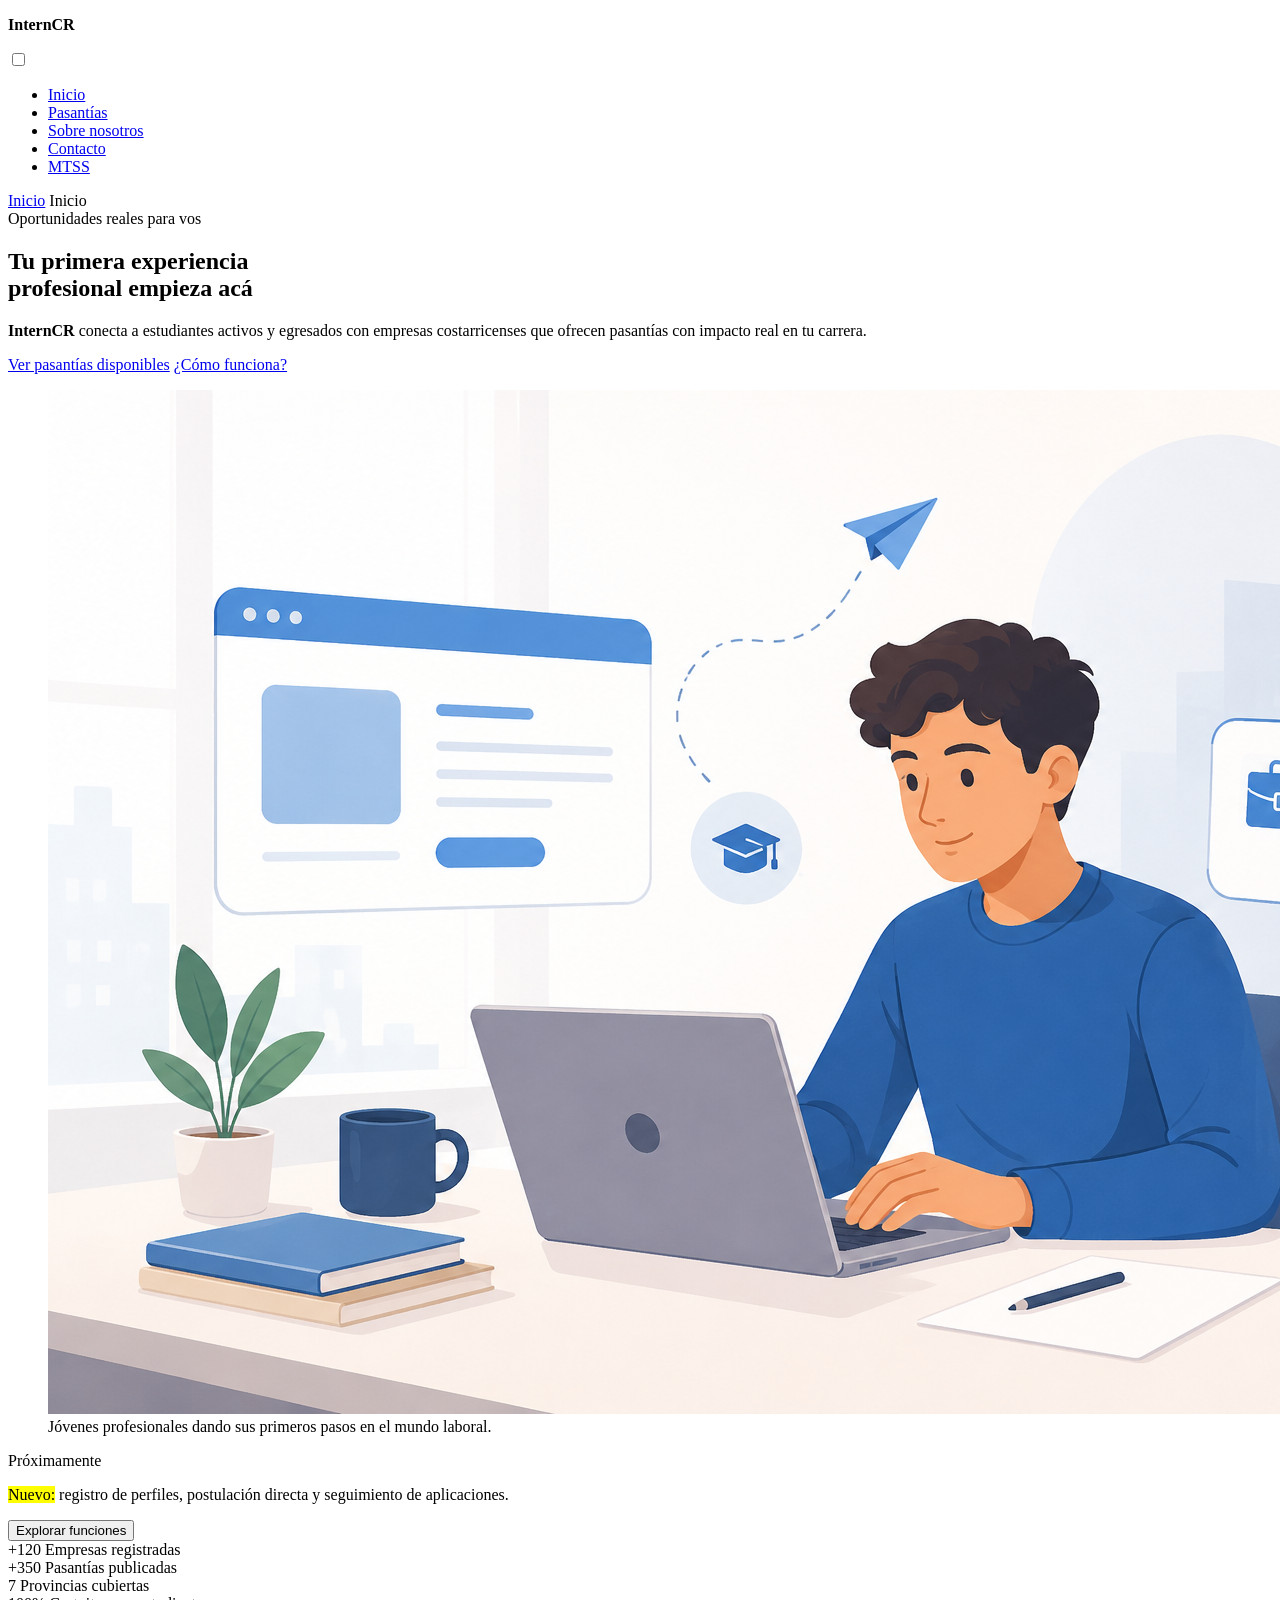
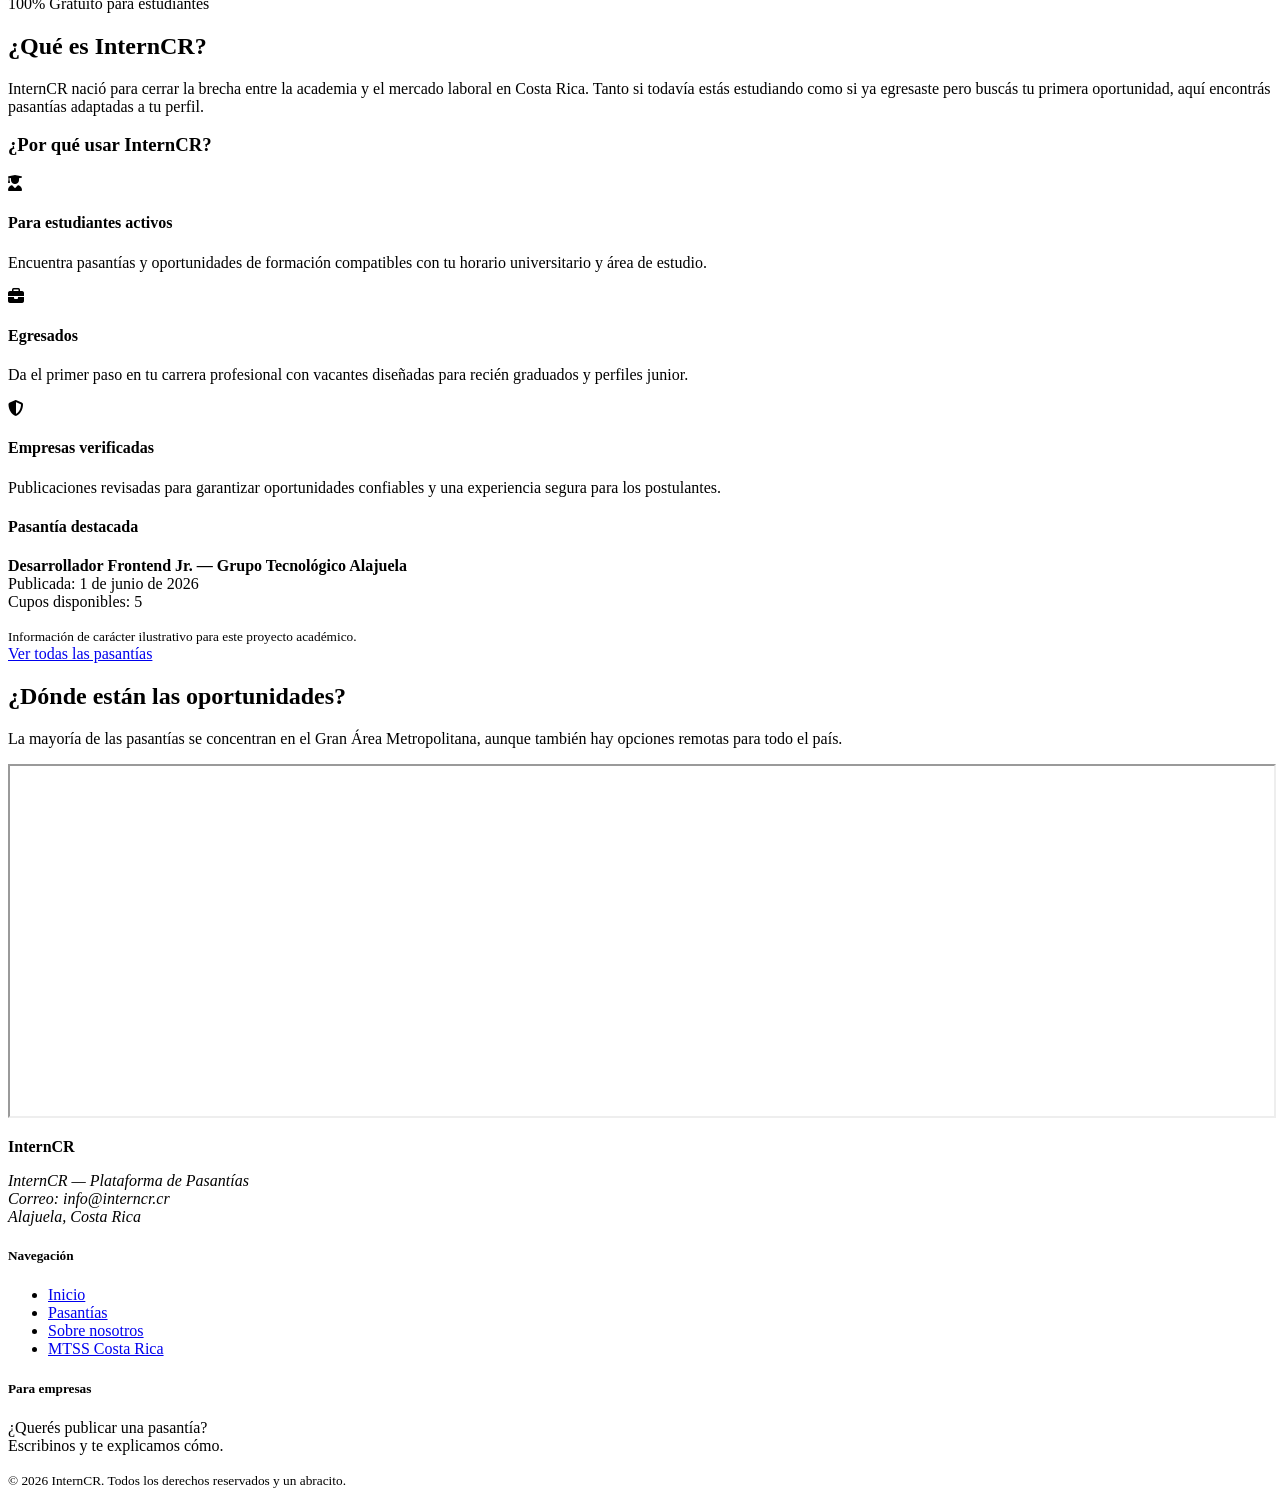
==== Index.html @ cf626cff "imagen" ====
<!DOCTYPE html>
<html lang="es">

<head>
    <meta charset="UTF-8">
    <meta name="viewport" content="width=device-width, initial-scale=1.0">
    <meta name="description"
        content="InternCR es una plataforma para que estudiantes y egresados costarricenses encuentren oportunidades de pasantía y ganen experiencia laboral.">
    <meta name="keywords"
        content="pasantías, Costa Rica, estudiantes, egresados, experiencia laboral, prácticas profesionales">
    <meta name="author" content="InternCR">
    <link rel="stylesheet" href="css/style.css">
    <link rel="stylesheet" href="https://cdnjs.cloudflare.com/ajax/libs/font-awesome/6.5.2/css/all.min.css">
    <title>InternCR | Inicio</title>
</head>

<body>

    <!-- ENCABEZADO FIJO -->
    <header class="site-header">
        <div class="container header-content">
            <p class="logo"><strong>Intern<span class="logo-accent">CR</span></strong></p>

            <!--
                MENÚ HAMBURGUESA sin JavaScript:
                
            -->
            <input type="checkbox" id="menu-toggle" class="menu-toggle">
            <label for="menu-toggle" class="menu-button" aria-label="Abrir menú">
                <span></span>
                <span></span>
                <span></span>
            </label>

            <nav class="main-nav">
                <ul>
                    <li><a class="active-link" href="index.html">Inicio</a></li>
                    <li><a href="pasantias.html">Pasantías</a></li>
                    <li><a href="#sobre-plataforma">Sobre nosotros</a></li>
                    <li><a href="#contacto">Contacto</a></li>
                    <li><a href="https://www.mtss.go.cr/" target="_blank">MTSS</a></li>
                </ul>
            </nav>
        </div>
    </header>

    <!-- BREADCRUMB: le indica al usuario en qué página está -->
    <nav class="breadcrumb" aria-label="Ubicación actual">
        <div class="container">
            <a href="index.html">Inicio</a>
            <span>Inicio</span>
        </div>
    </nav>

    <main>

        <!-- ==========================================
             HERO:
             ========================================== -->
        <section id="hero" class="hero">
            <div class="container">

                <!-- Bloque central de texto -->
                <div class="hero-center">
                    <span class="hero-badge">Oportunidades reales para vos</span>
                    <h1>Tu primera experiencia<br>profesional empieza acá</h1>
                    <p>
                        <strong>InternCR</strong> conecta a estudiantes activos y egresados con empresas
                        costarricenses que ofrecen pasantías con impacto real en tu carrera.
                    </p>
                    <div class="hero-actions">
                        <a class="btn-primary" href="pasantias.html">Ver pasantías disponibles</a>
                        <a class="btn-link" href="#sobre-plataforma">¿Cómo funciona?</a>
                    </div>
                </div>

                <!--
                    IMAGEN PRINCIPAL:
                    Ponela en assets/images/hero-pasantias.png, abajito Belen donde esta el link
                -->
                <figure class="hero-image">
                    <img src="assets/images/inicio.png"
                         alt="Estudiantes costarricenses en su primer día de pasantía">
                    <figcaption>Jóvenes profesionales dando sus primeros pasos en el mundo laboral.</figcaption>
                </figure>

                <div class="hero-info">
                    <span class="info-label">Próximamente</span>
                    <p><mark>Nuevo:</mark> registro de perfiles, postulación directa y seguimiento de aplicaciones.</p>
                    <button class="btn-secondary">Explorar funciones</button>
                </div>

            </div>
        </section>

        <!-- ==========================================
             NÚMEROS / ESTADÍSTICAS
             esto para el look, lo hace ver mas lindo
             ========================================== -->
        <section class="stats-section">
            <div class="container stats-grid">
                <div class="stat-item">
                    <span class="stat-num">+120</span>
                    <span class="stat-label">Empresas registradas</span>
                </div>
                <div class="stat-item">
                    <span class="stat-num">+350</span>
                    <span class="stat-label">Pasantías publicadas</span>
                </div>
                <div class="stat-item">
                    <span class="stat-num">7</span>
                    <span class="stat-label">Provincias cubiertas</span>
                </div>
                <div class="stat-item">
                    <span class="stat-num">100%</span>
                    <span class="stat-label">Gratuito para estudiantes</span>
                </div>
            </div>
        </section>

        <!-- ==========================================
             SOBRE LA PLATAFORMA - 
             ========================================== -->
        <section id="sobre-plataforma" class="sobre-section">
            <div class="container">
                <h2>¿Qué es InternCR?</h2>
                <p>
                    InternCR nació para cerrar la brecha entre la academia y el mercado laboral en Costa Rica.
                    Tanto si todavía estás estudiando como si ya egresaste pero buscás tu primera oportunidad,
                    aquí encontrás pasantías adaptadas a tu perfil.
                </p>

                <h3>¿Por qué usar InternCR?</h3>

  
                <div class="benefits-grid">
                    <article class="benefit-card">
                        <div class="card-icon">
                            <i class="fas fa-user-graduate"></i>
                        </div>
                        <h4>Para estudiantes activos</h4>
                        <p>Encuentra pasantías y oportunidades de formación compatibles con tu
                         horario universitario y área de estudio.</p>
                    </article>

                    <article class="benefit-card">
                        <div class="card-icon">
                            <i class="fas fa-briefcase"></i>
                        </div>
                        <h4>Egresados</h4>
                        <p>Da el primer paso en tu carrera profesional con vacantes diseñadas
                         para recién graduados y perfiles junior.</p>
                    </article>

                    <article class="benefit-card">
                        <div class="card-icon">
                            <i class="fas fa-shield-alt"></i>
                        </div>
                        <h4>Empresas verificadas</h4>
                        <p>Publicaciones revisadas para garantizar oportunidades confiables y
                         una experiencia segura para los postulantes.</p>
                    </article>
                </div>
            </div>
        </section>

        <!--
            ASIDE: información secundaria complementaria.
        -->
        <aside class="destacado-aside">
            <div class="aside-inner">
                <div>
                    <h4>Pasantía destacada</h4>
                    <p>
                        <strong>Desarrollador Frontend Jr. — Grupo Tecnológico Alajuela</strong><br>
                        Publicada: <time datetime="2026-06-01">1 de junio de 2026</time><br>
                        Cupos disponibles: <span>5</span>
                    </p>
                    <small>Información de carácter ilustrativo para este proyecto académico.</small>
                </div>
                <a class="btn-aside" href="pasantias.html">Ver todas las pasantías</a>
            </div>
        </aside>

        <!-- MAPA DE UBICACIÓN -->
        <section class="mapa-section">
            <div class="container">
                <h2>¿Dónde están las oportunidades?</h2>
                <p>
                    La mayoría de las pasantías se concentran en el Gran Área Metropolitana,
                    aunque también hay opciones remotas para todo el país.
                </p>
               
                <iframe
                    src="https://www.google.com/maps?q=San+Jose,+Costa+Rica&output=embed"
                    width="100%"
                    height="350"
                    loading="lazy"
                    title="Mapa de Costa Rica - Área Metropolitana">
                </iframe>
            </div>
        </section>

    </main>

    <!-- PIE DE PÁGINA -->
    <footer id="contacto">
        <div class="footer-content container">

            <div class="footer-col">
                <p class="footer-logo"><strong>Intern<span class="logo-accent">CR</span></strong></p>
                <address>
                    InternCR — Plataforma de Pasantías<br>
                    Correo: info@interncr.cr<br>
                    Alajuela, Costa Rica
                </address>
            </div>

            <div class="footer-col">
                <h5>Navegación</h5>
                <ul>
                    <li><a href="index.html">Inicio</a></li>
                    <li><a href="pasantias.html">Pasantías</a></li>
                    <li><a href="#sobre-plataforma">Sobre nosotros</a></li>
                    <li><a href="https://www.mtss.go.cr/" target="_blank">MTSS Costa Rica</a></li>
                </ul>
            </div>

            <div class="footer-col">
                <h5>Para empresas</h5>
                <p>¿Querés publicar una pasantía?<br>Escribinos y te explicamos cómo.</p>
            </div>

        </div>

        <p class="footer-copy">
            <small>&copy; 2026 InternCR. Todos los derechos reservados y un abracito.</small>
        </p>
    </footer>

</body>
</html>

<!-- CONTINUARÁ(PRUEBA) -->
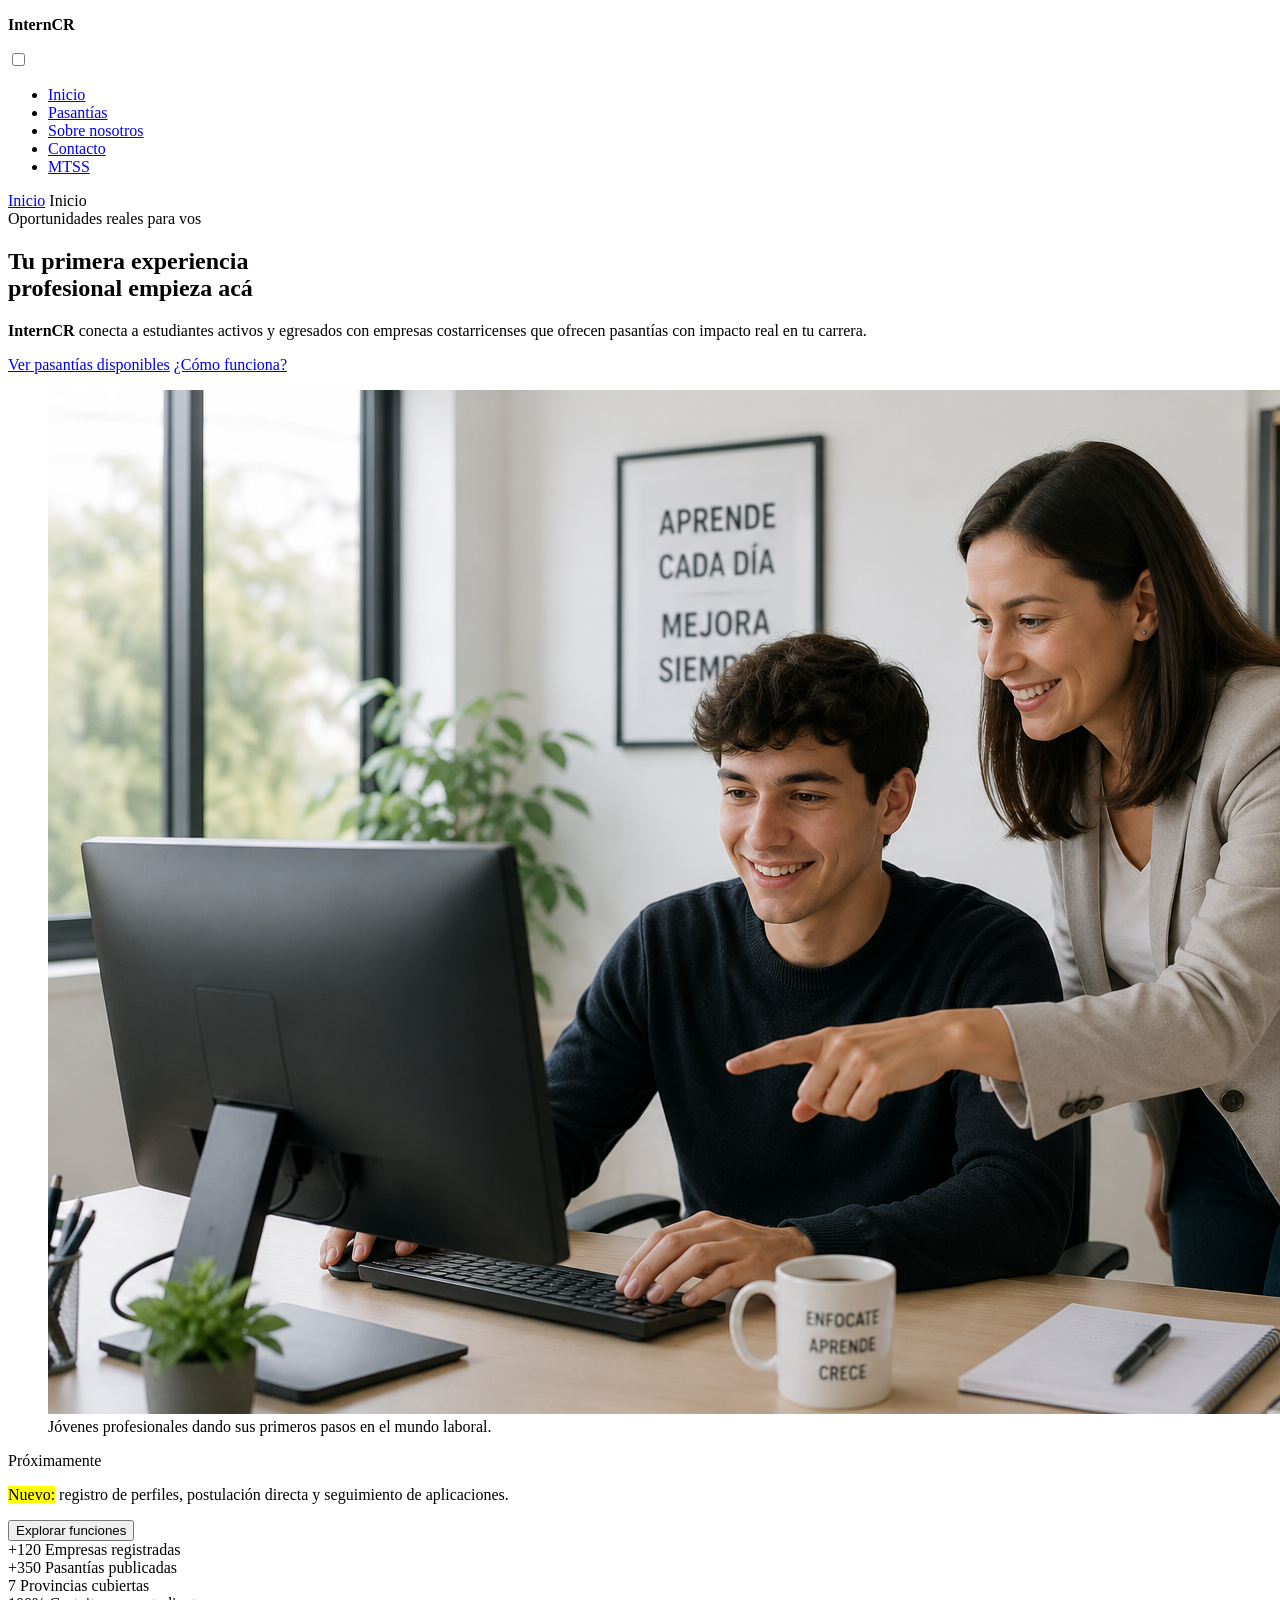
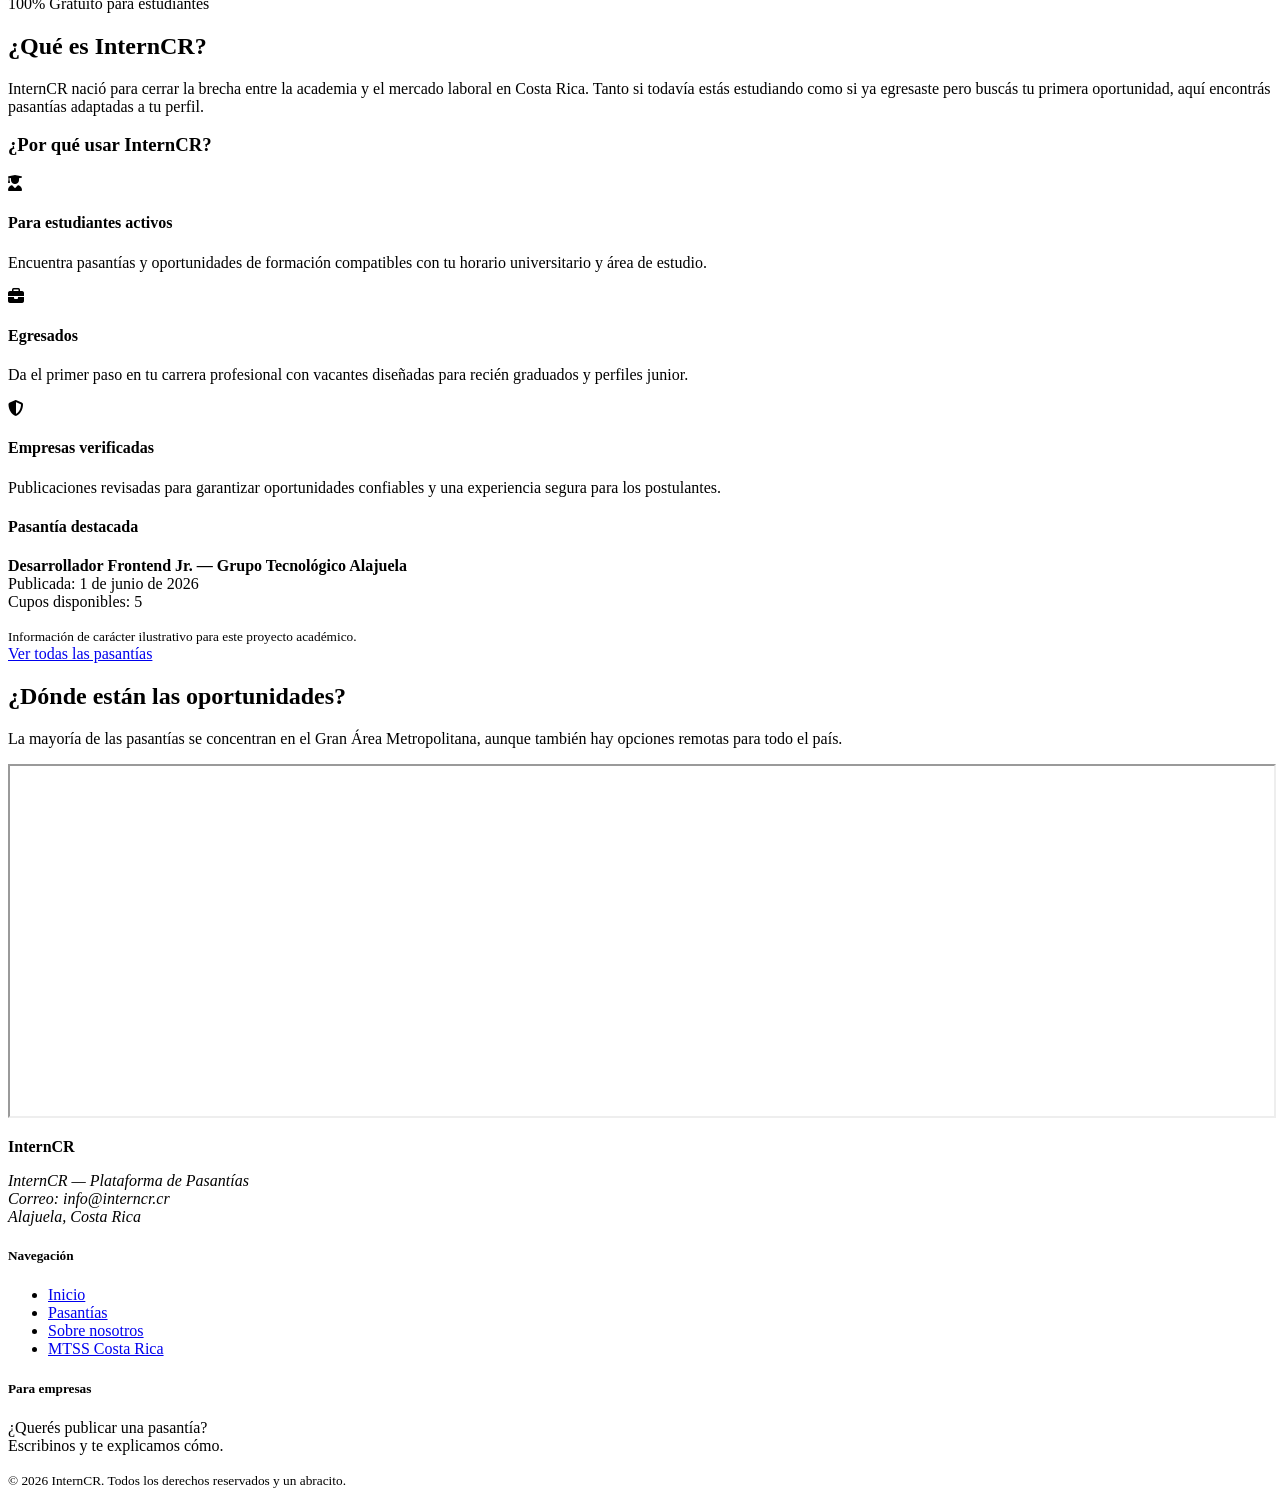
==== commit e6b8c93a: "imagen" ====
--- a/Index.html
+++ b/Index.html
@@ -79,7 +79,7 @@
                     Ponela en assets/images/hero-pasantias.png, abajito Belen donde esta el link
                 -->
                 <figure class="hero-image">
-                    <img src="assets/images/inicio.png"
+                    <img src="assets/images/imagenInicio.png"
                          alt="Estudiantes costarricenses en su primer día de pasantía">
                     <figcaption>Jóvenes profesionales dando sus primeros pasos en el mundo laboral.</figcaption>
                 </figure>
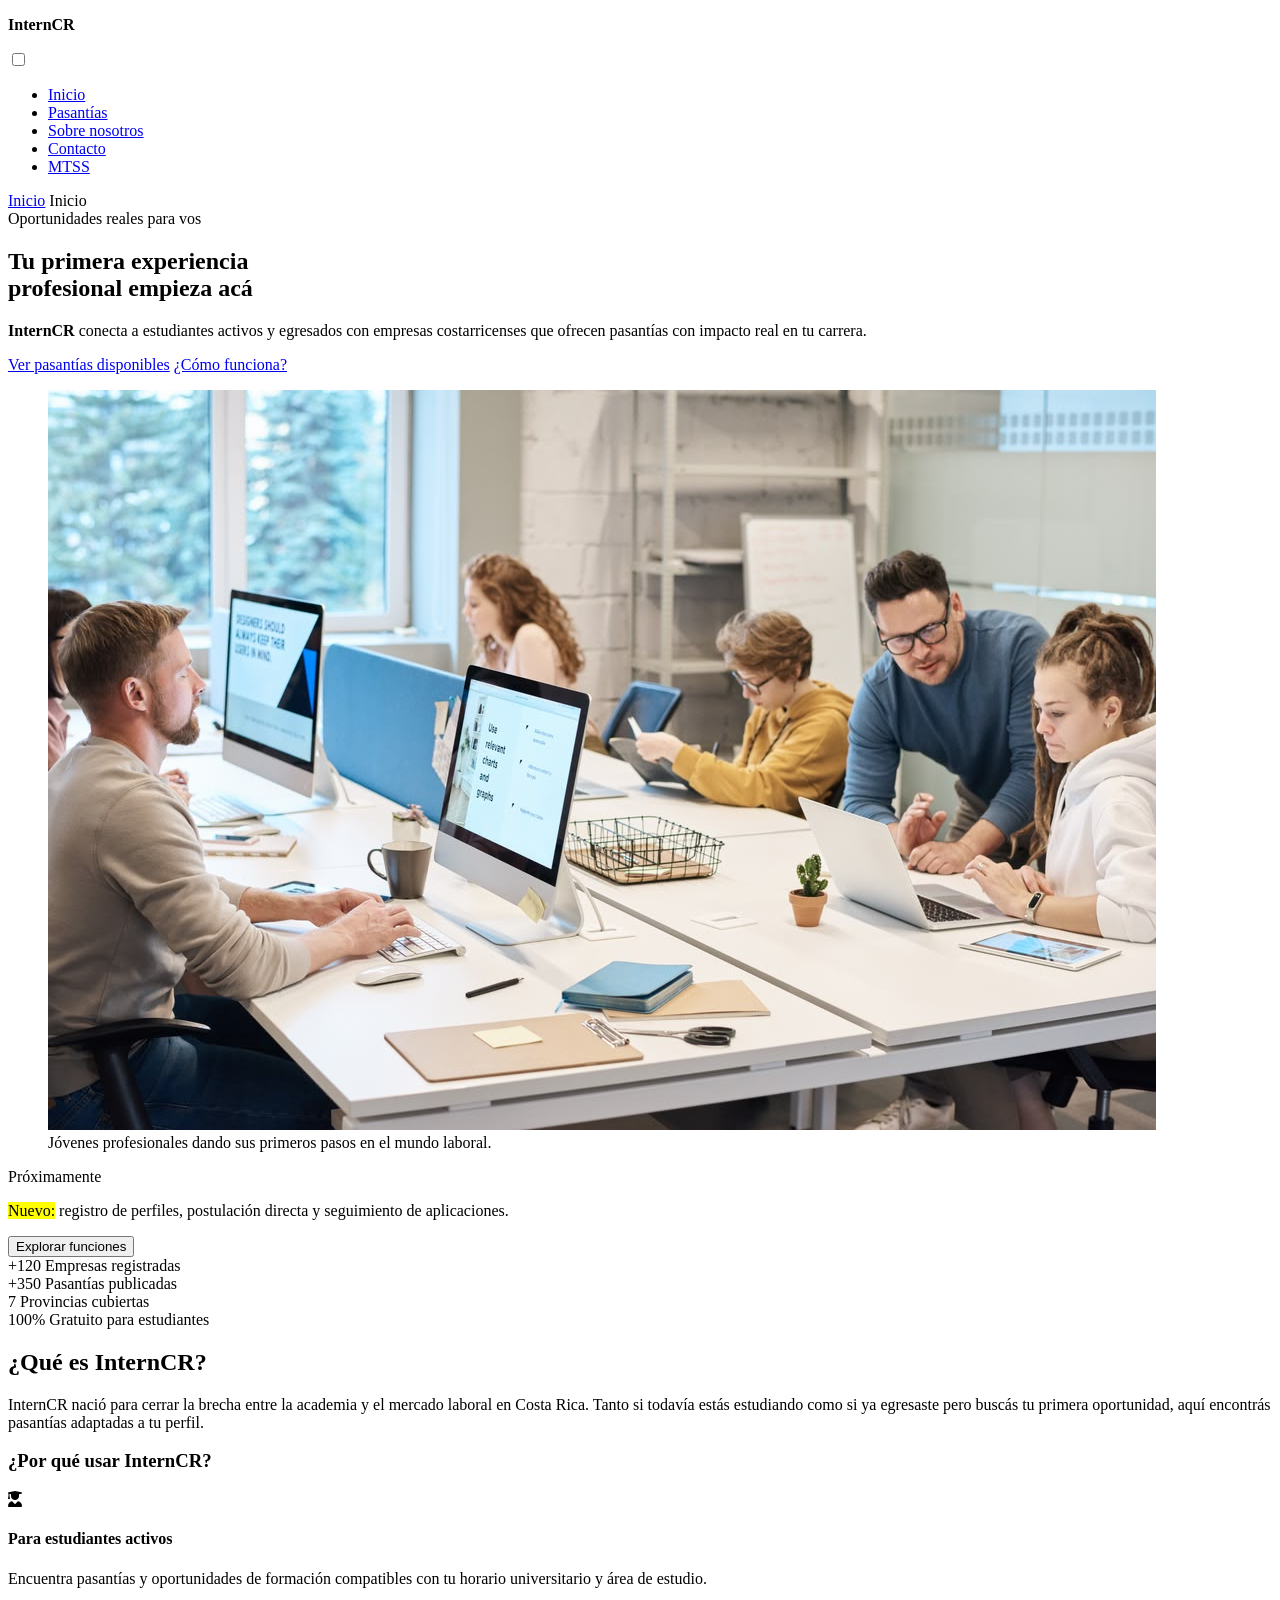
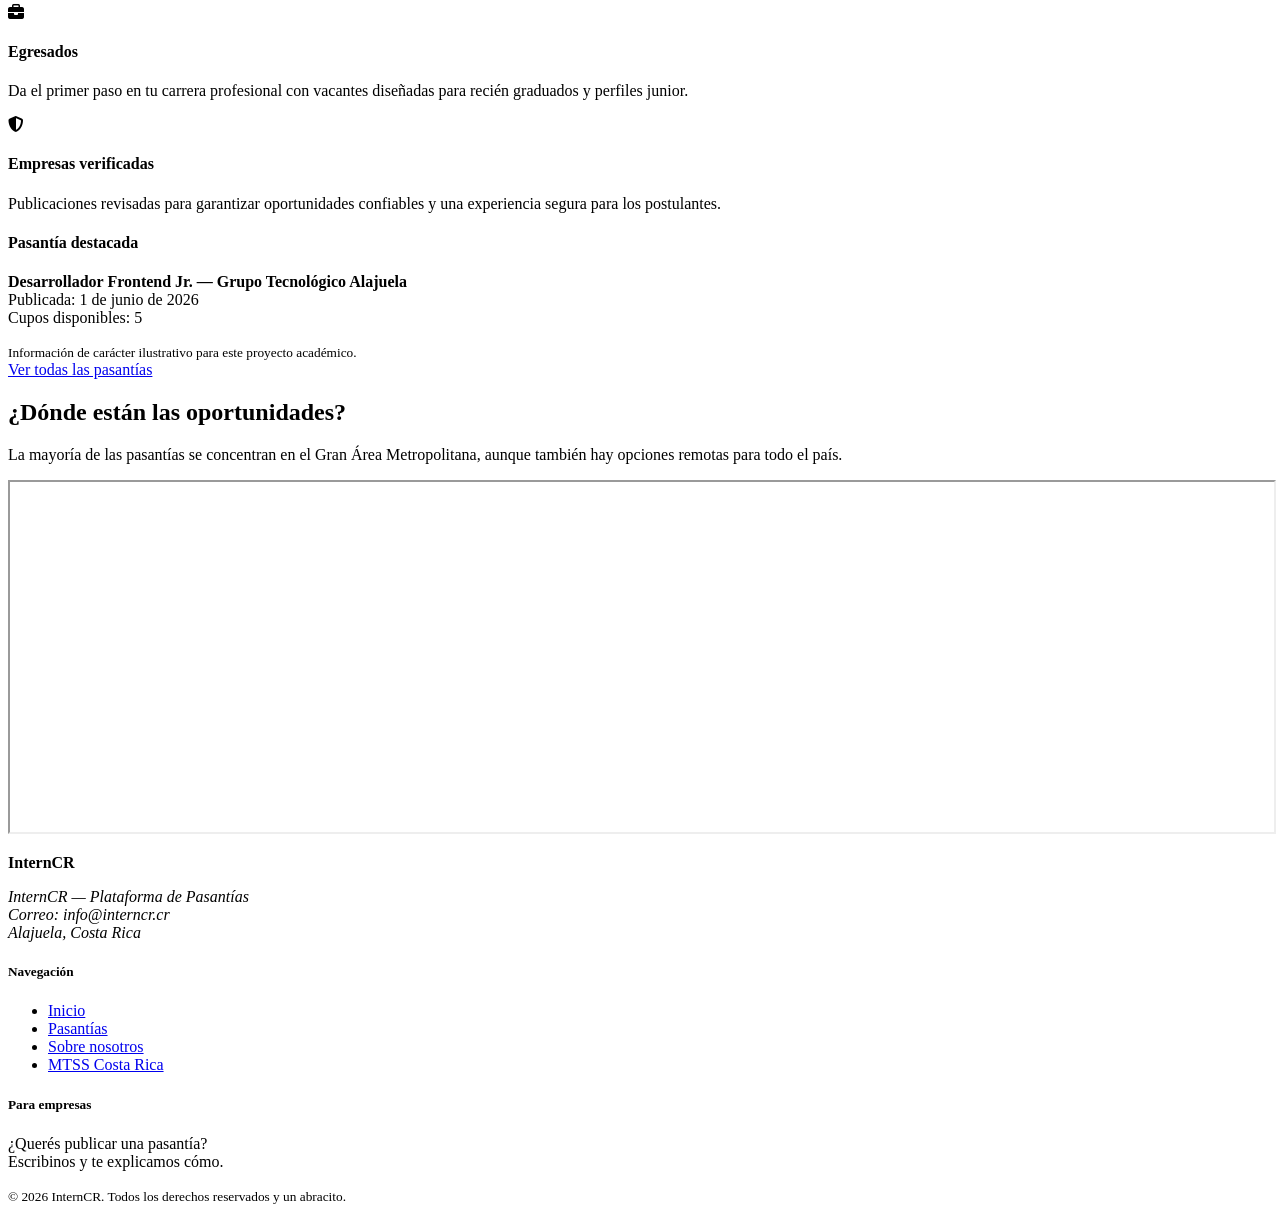
==== commit 1af7617e: "imagen" ====
--- a/Index.html
+++ b/Index.html
@@ -79,7 +79,7 @@
                     Ponela en assets/images/hero-pasantias.png, abajito Belen donde esta el link
                 -->
                 <figure class="hero-image">
-                    <img src="assets/images/imagenInicio.png"
+                    <img src="assets/images/trabajo.jpg"
                          alt="Estudiantes costarricenses en su primer día de pasantía">
                     <figcaption>Jóvenes profesionales dando sus primeros pasos en el mundo laboral.</figcaption>
                 </figure>
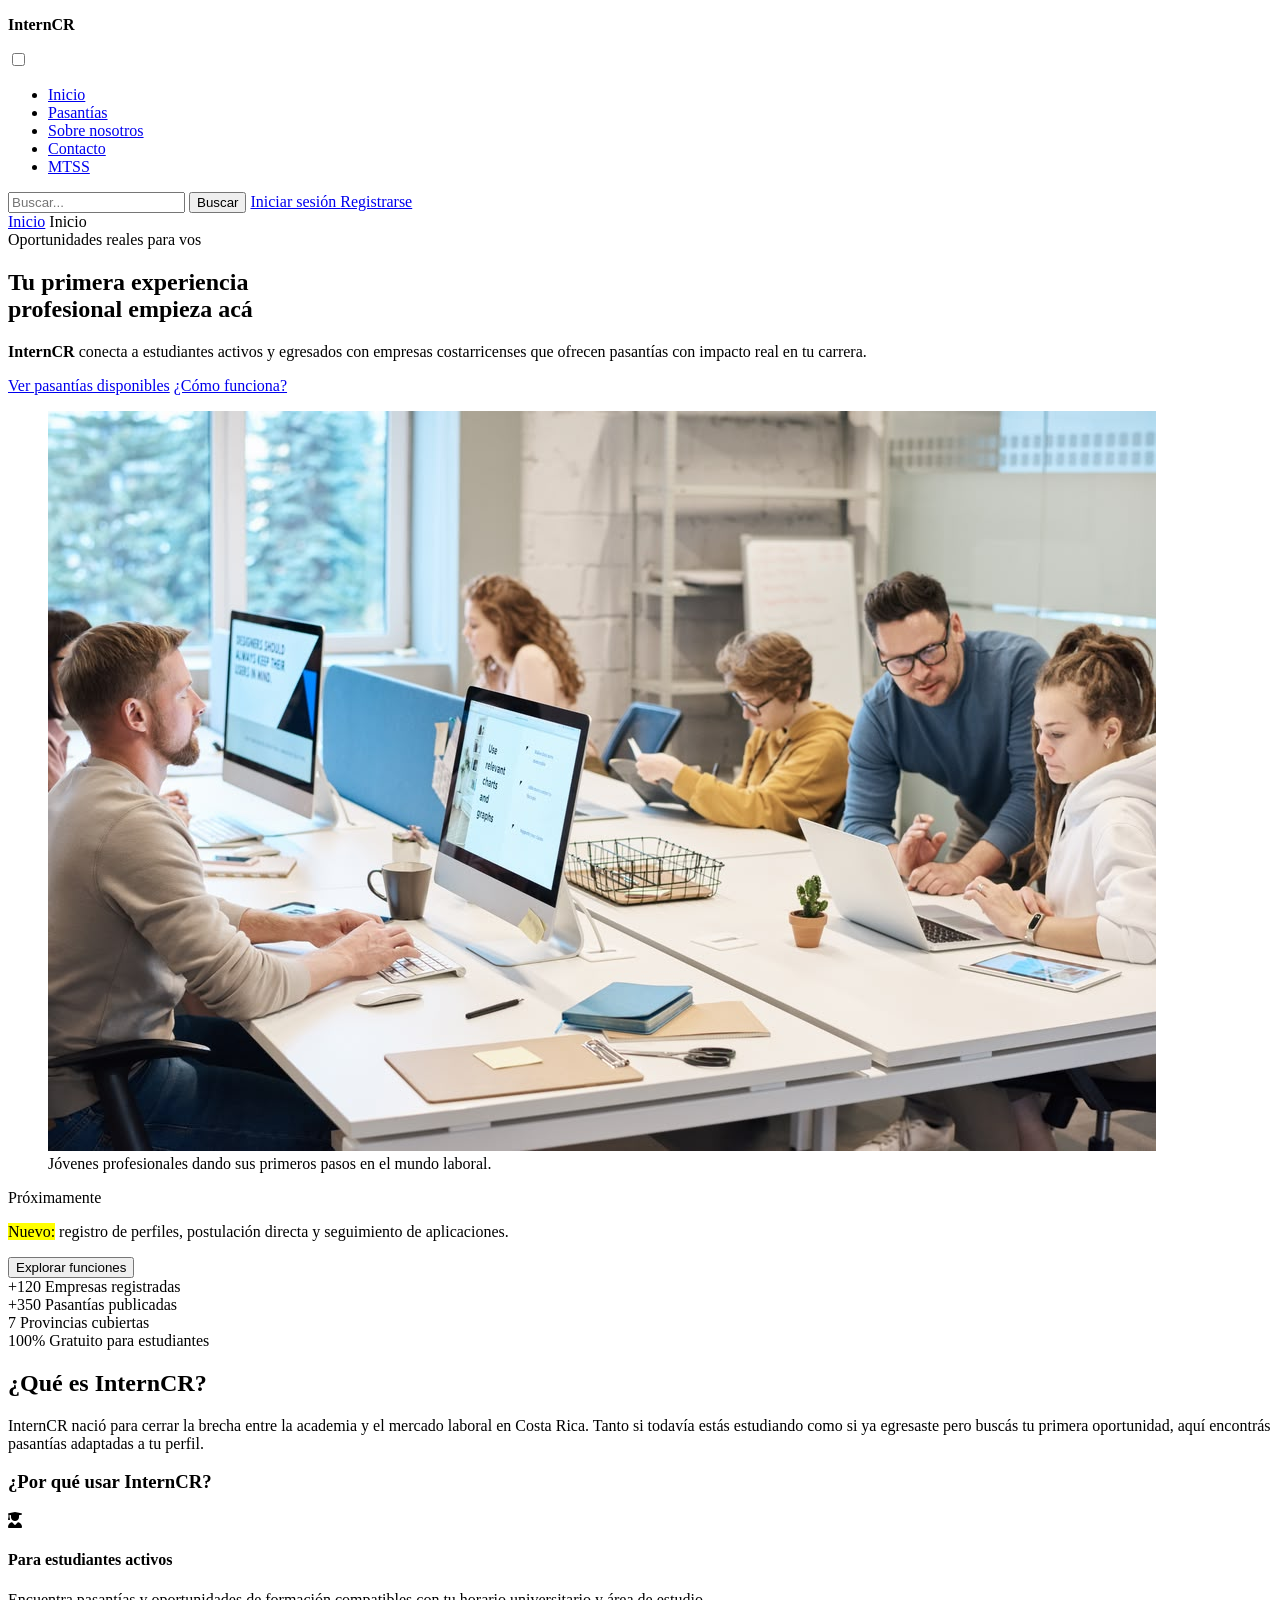
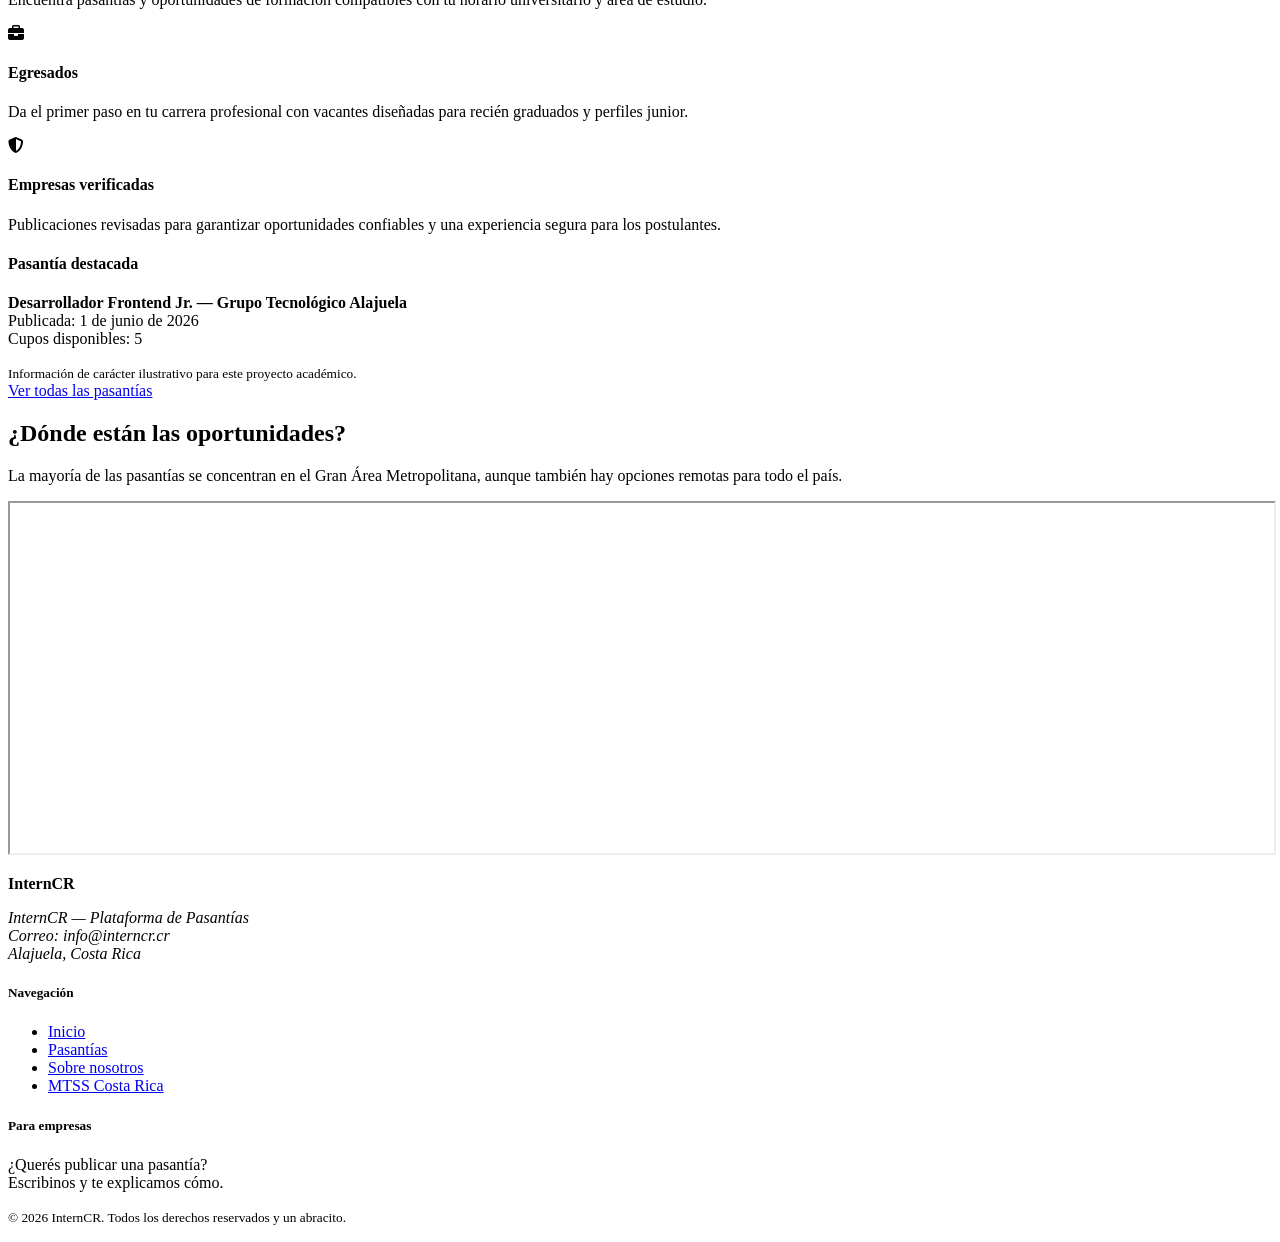
==== commit c047d2b2: "bucar" ====
--- a/Index.html
+++ b/Index.html
@@ -40,6 +40,21 @@
                     <li><a href="#contacto">Contacto</a></li>
                     <li><a href="https://www.mtss.go.cr/" target="_blank">MTSS</a></li>
                 </ul>
+                <div class="nav-actions">
+                    <input type="search" id="buscar" placeholder="Buscar..." class="search-box">
+
+                    <button class="search-btn" onclick="buscarPasantia()">
+                        Buscar
+                    </button>
+
+                    <a href="login.html" class="login-btn">
+                        Iniciar sesión
+                    </a>
+
+                    <a href="registro.html" class="register-btn">
+                        Registrarse
+                    </a>
+                </div>
             </nav>
         </div>
     </header>
@@ -79,8 +94,7 @@
                     Ponela en assets/images/hero-pasantias.png, abajito Belen donde esta el link
                 -->
                 <figure class="hero-image">
-                    <img src="assets/images/trabajo.jpg"
-                         alt="Estudiantes costarricenses en su primer día de pasantía">
+                    <img src="assets/images/trabajo.jpg" alt="Estudiantes costarricenses en su primer día de pasantía">
                     <figcaption>Jóvenes profesionales dando sus primeros pasos en el mundo laboral.</figcaption>
                 </figure>
 
@@ -132,7 +146,7 @@
 
                 <h3>¿Por qué usar InternCR?</h3>
 
-  
+
                 <div class="benefits-grid">
                     <article class="benefit-card">
                         <div class="card-icon">
@@ -140,7 +154,7 @@
                         </div>
                         <h4>Para estudiantes activos</h4>
                         <p>Encuentra pasantías y oportunidades de formación compatibles con tu
-                         horario universitario y área de estudio.</p>
+                            horario universitario y área de estudio.</p>
                     </article>
 
                     <article class="benefit-card">
@@ -149,7 +163,7 @@
                         </div>
                         <h4>Egresados</h4>
                         <p>Da el primer paso en tu carrera profesional con vacantes diseñadas
-                         para recién graduados y perfiles junior.</p>
+                            para recién graduados y perfiles junior.</p>
                     </article>
 
                     <article class="benefit-card">
@@ -158,7 +172,7 @@
                         </div>
                         <h4>Empresas verificadas</h4>
                         <p>Publicaciones revisadas para garantizar oportunidades confiables y
-                         una experiencia segura para los postulantes.</p>
+                            una experiencia segura para los postulantes.</p>
                     </article>
                 </div>
             </div>
@@ -190,13 +204,9 @@
                     La mayoría de las pasantías se concentran en el Gran Área Metropolitana,
                     aunque también hay opciones remotas para todo el país.
                 </p>
-               
-                <iframe
-                    src="https://www.google.com/maps?q=San+Jose,+Costa+Rica&output=embed"
-                    width="100%"
-                    height="350"
-                    loading="lazy"
-                    title="Mapa de Costa Rica - Área Metropolitana">
+
+                <iframe src="https://www.google.com/maps?q=San+Jose,+Costa+Rica&output=embed" width="100%" height="350"
+                    loading="lazy" title="Mapa de Costa Rica - Área Metropolitana">
                 </iframe>
             </div>
         </section>
@@ -237,8 +247,10 @@
             <small>&copy; 2026 InternCR. Todos los derechos reservados y un abracito.</small>
         </p>
     </footer>
+    <script src="js/script.js"></script>
 
 </body>
+
 </html>
 
 <!-- CONTINUARÁ(PRUEBA) -->
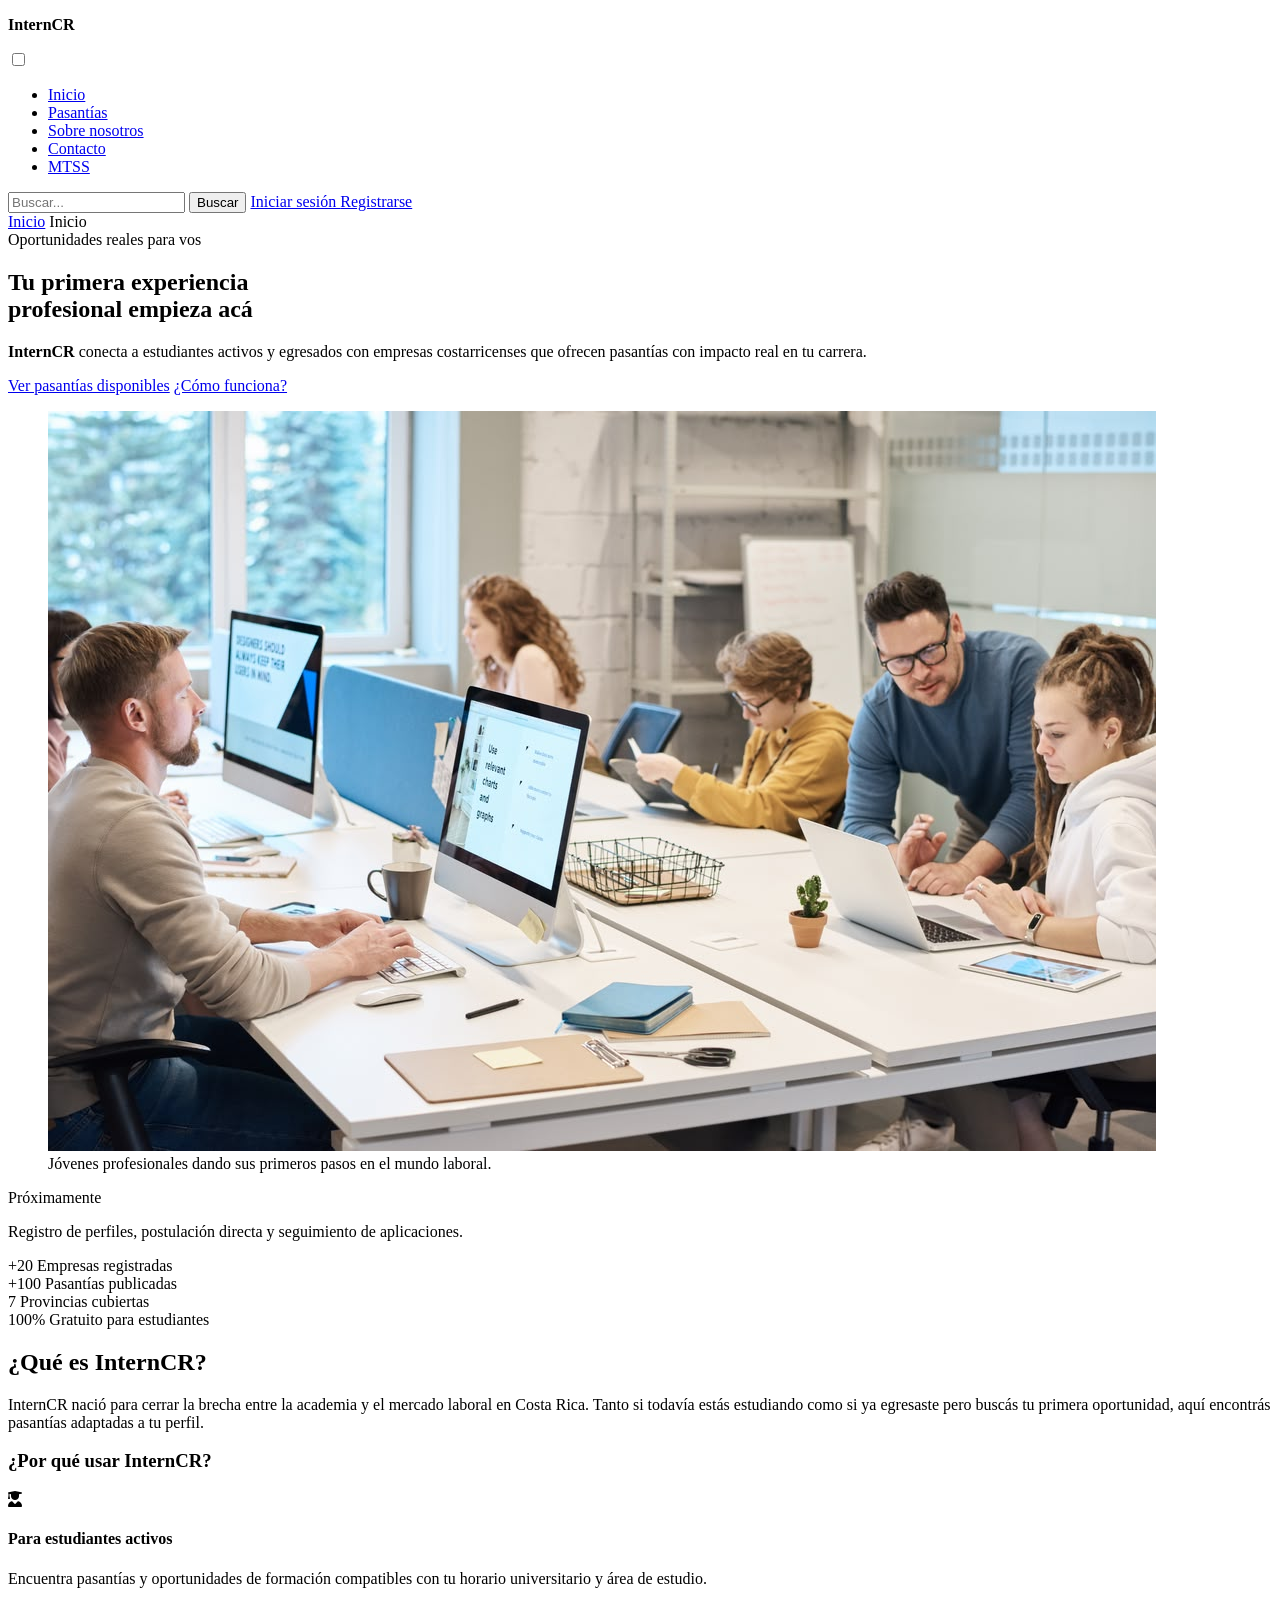
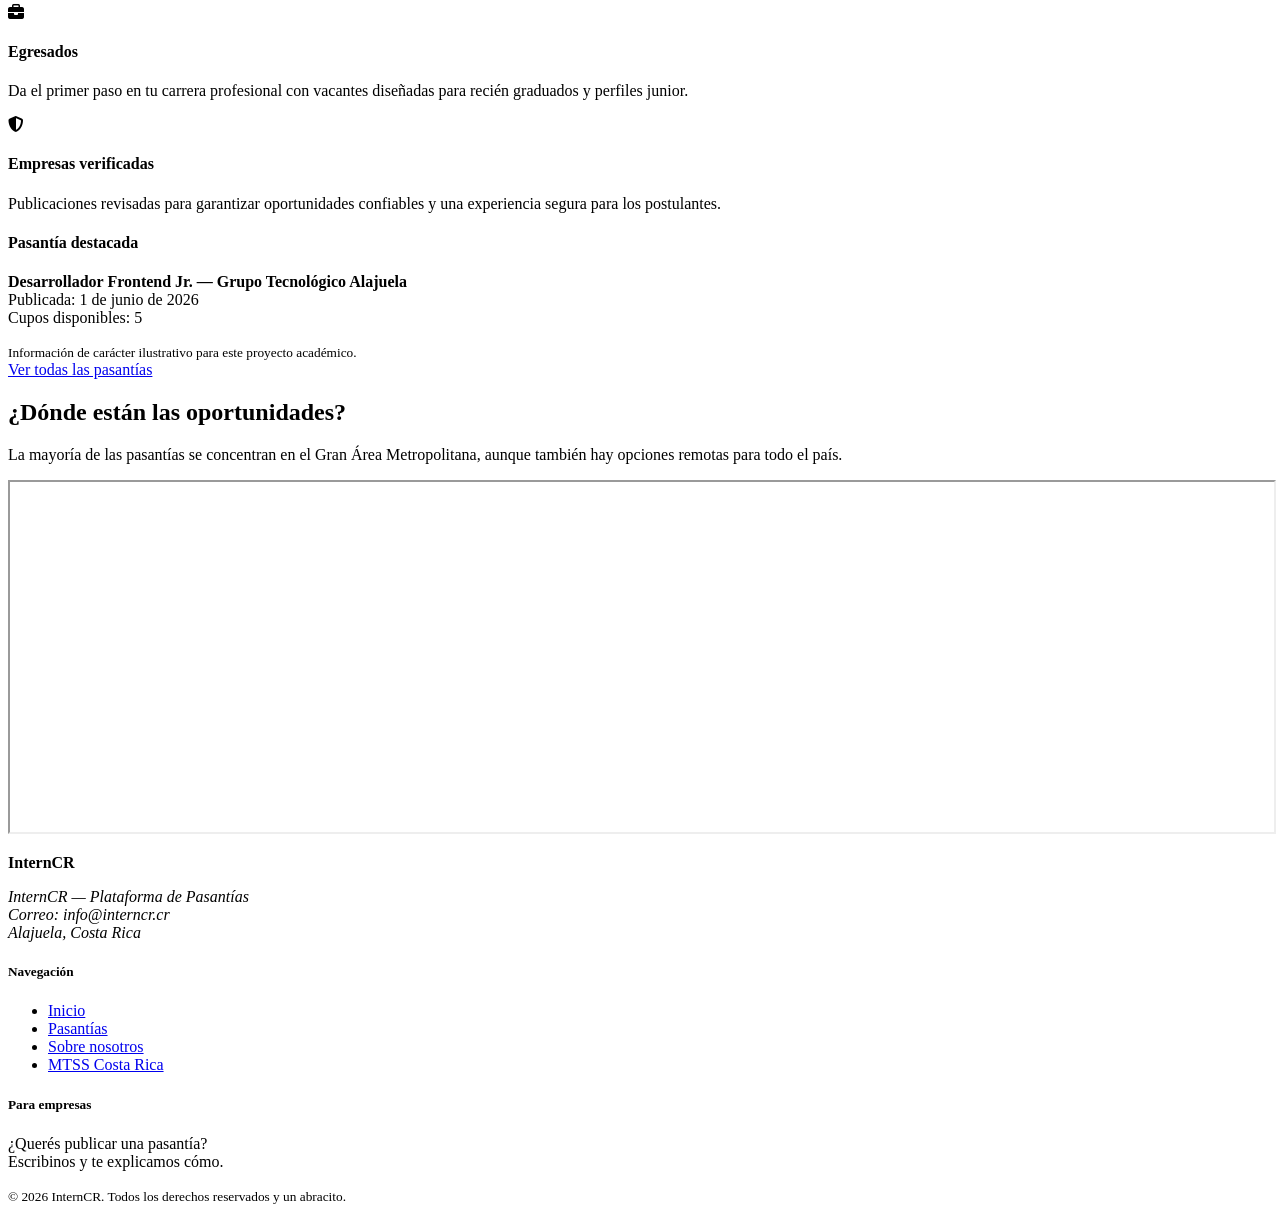
==== commit fb585737: "Arleth Actualizacion" ====
--- a/Index.html
+++ b/Index.html
@@ -100,8 +100,8 @@
 
                 <div class="hero-info">
                     <span class="info-label">Próximamente</span>
-                    <p><mark>Nuevo:</mark> registro de perfiles, postulación directa y seguimiento de aplicaciones.</p>
-                    <button class="btn-secondary">Explorar funciones</button>
+                    <p>Registro de perfiles, postulación directa y seguimiento de aplicaciones.</p>
+                    
                 </div>
 
             </div>
@@ -114,11 +114,11 @@
         <section class="stats-section">
             <div class="container stats-grid">
                 <div class="stat-item">
-                    <span class="stat-num">+120</span>
+                    <span class="stat-num">+20</span>
                     <span class="stat-label">Empresas registradas</span>
                 </div>
                 <div class="stat-item">
-                    <span class="stat-num">+350</span>
+                    <span class="stat-num">+100</span>
                     <span class="stat-label">Pasantías publicadas</span>
                 </div>
                 <div class="stat-item">
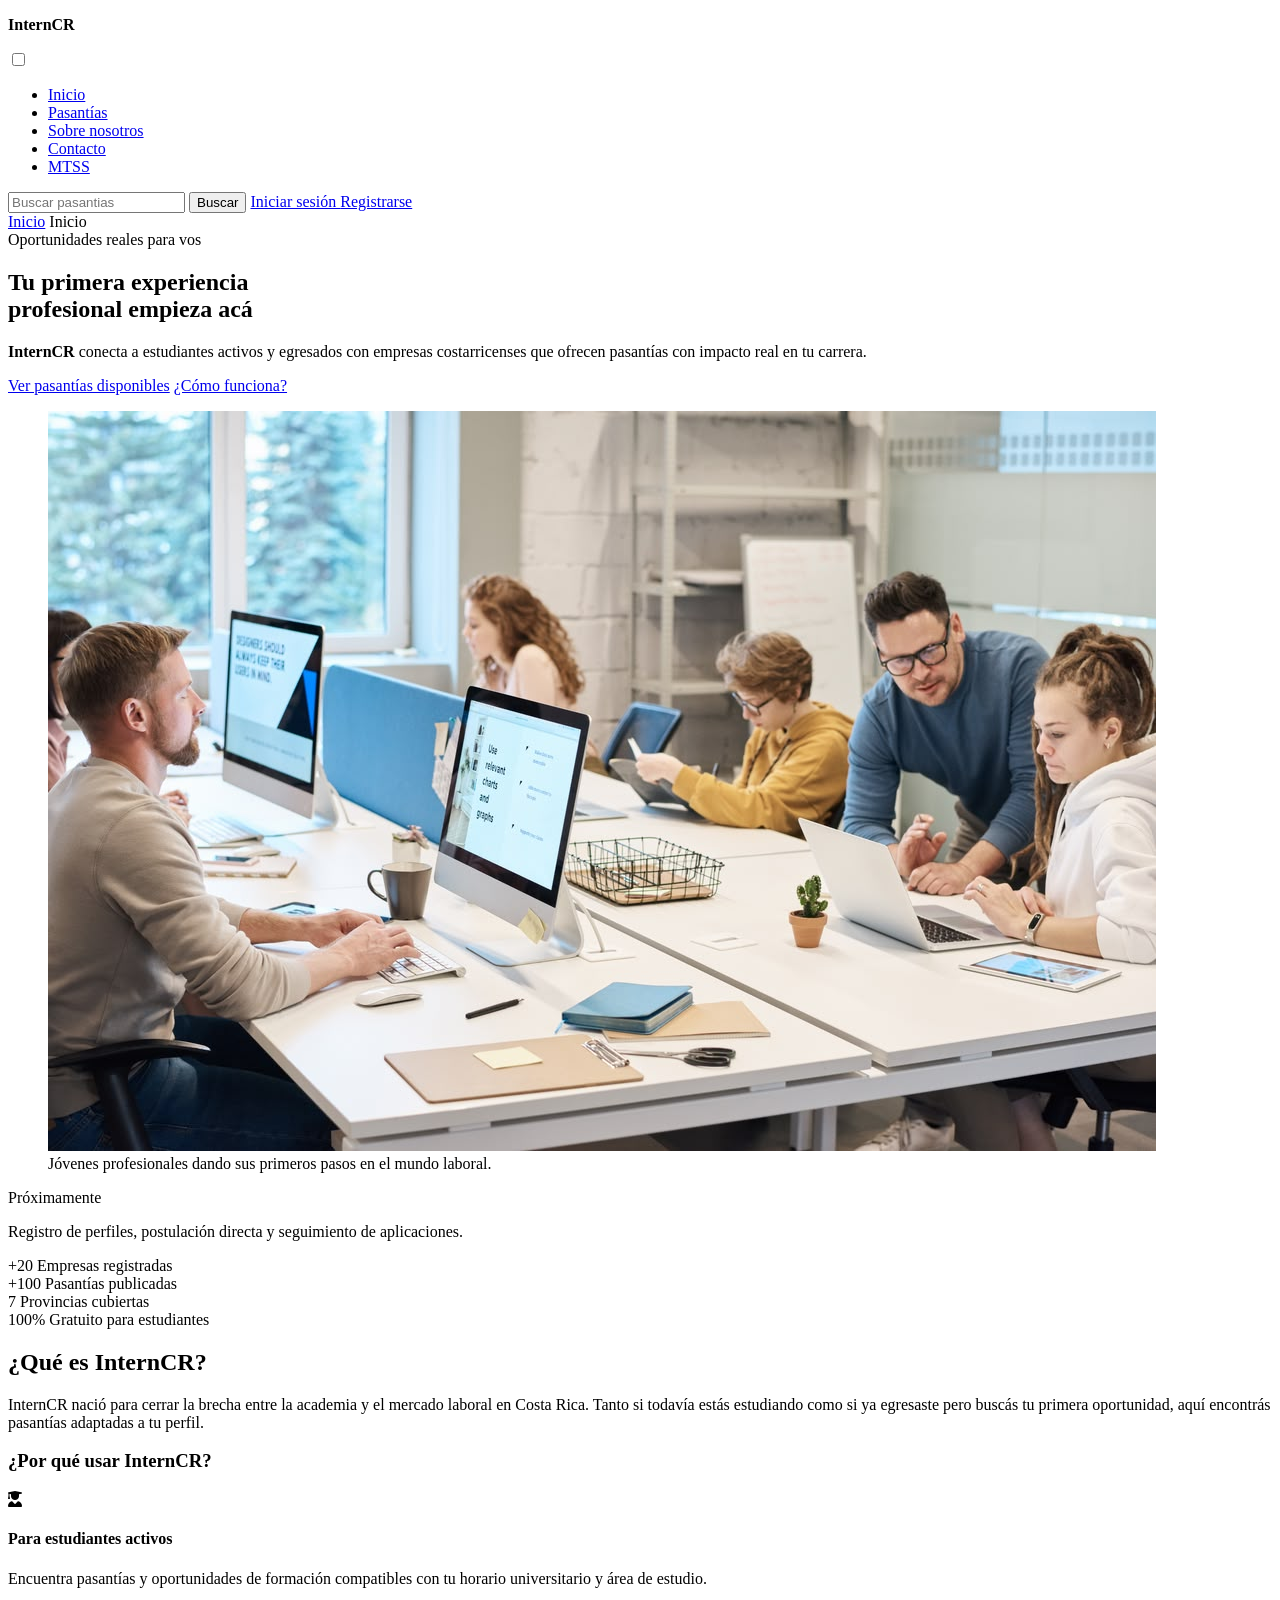
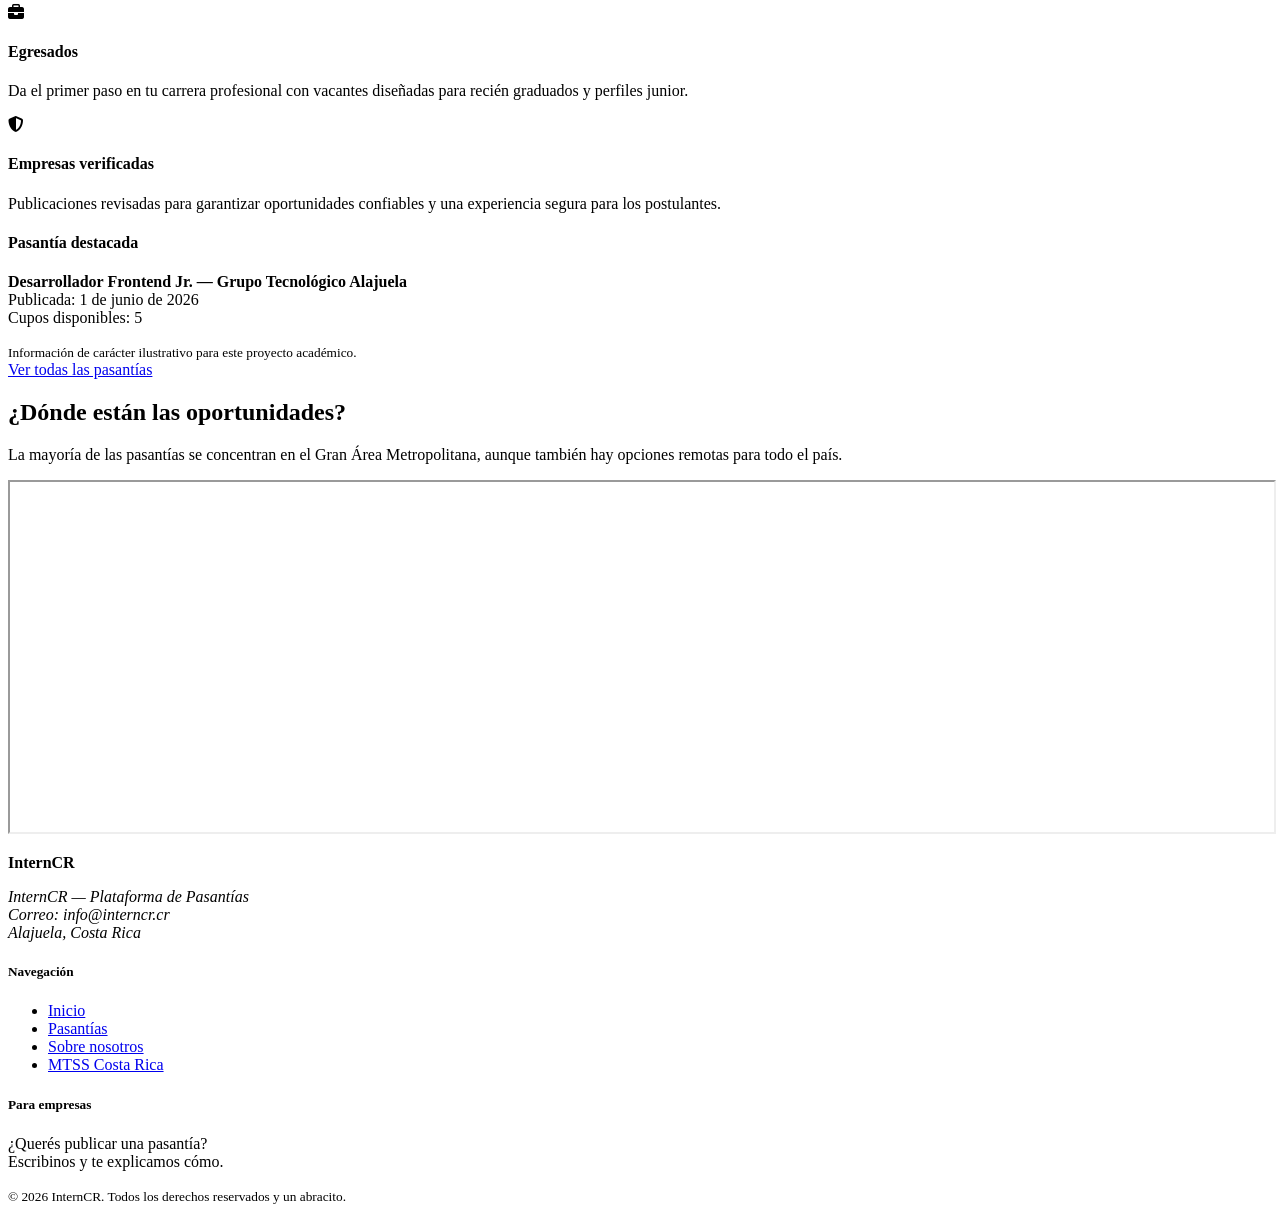
==== commit 9a551afe: "buscar logica" ====
--- a/Index.html
+++ b/Index.html
@@ -41,11 +41,12 @@
                     <li><a href="https://www.mtss.go.cr/" target="_blank">MTSS</a></li>
                 </ul>
                 <div class="nav-actions">
-                    <input type="search" id="buscar" placeholder="Buscar..." class="search-box">
+                    <input type="search" id="buscar" placeholder="Buscar pasantias">
 
                     <button class="search-btn" onclick="buscarPasantia()">
                         Buscar
                     </button>
+                    
 
                     <a href="login.html" class="login-btn">
                         Iniciar sesión
@@ -56,6 +57,8 @@
                     </a>
                 </div>
             </nav>
+           <!--<section id="resultadosBusqueda" class="contenedor-pasantias"></section>--> 
+                   
         </div>
     </header>
 
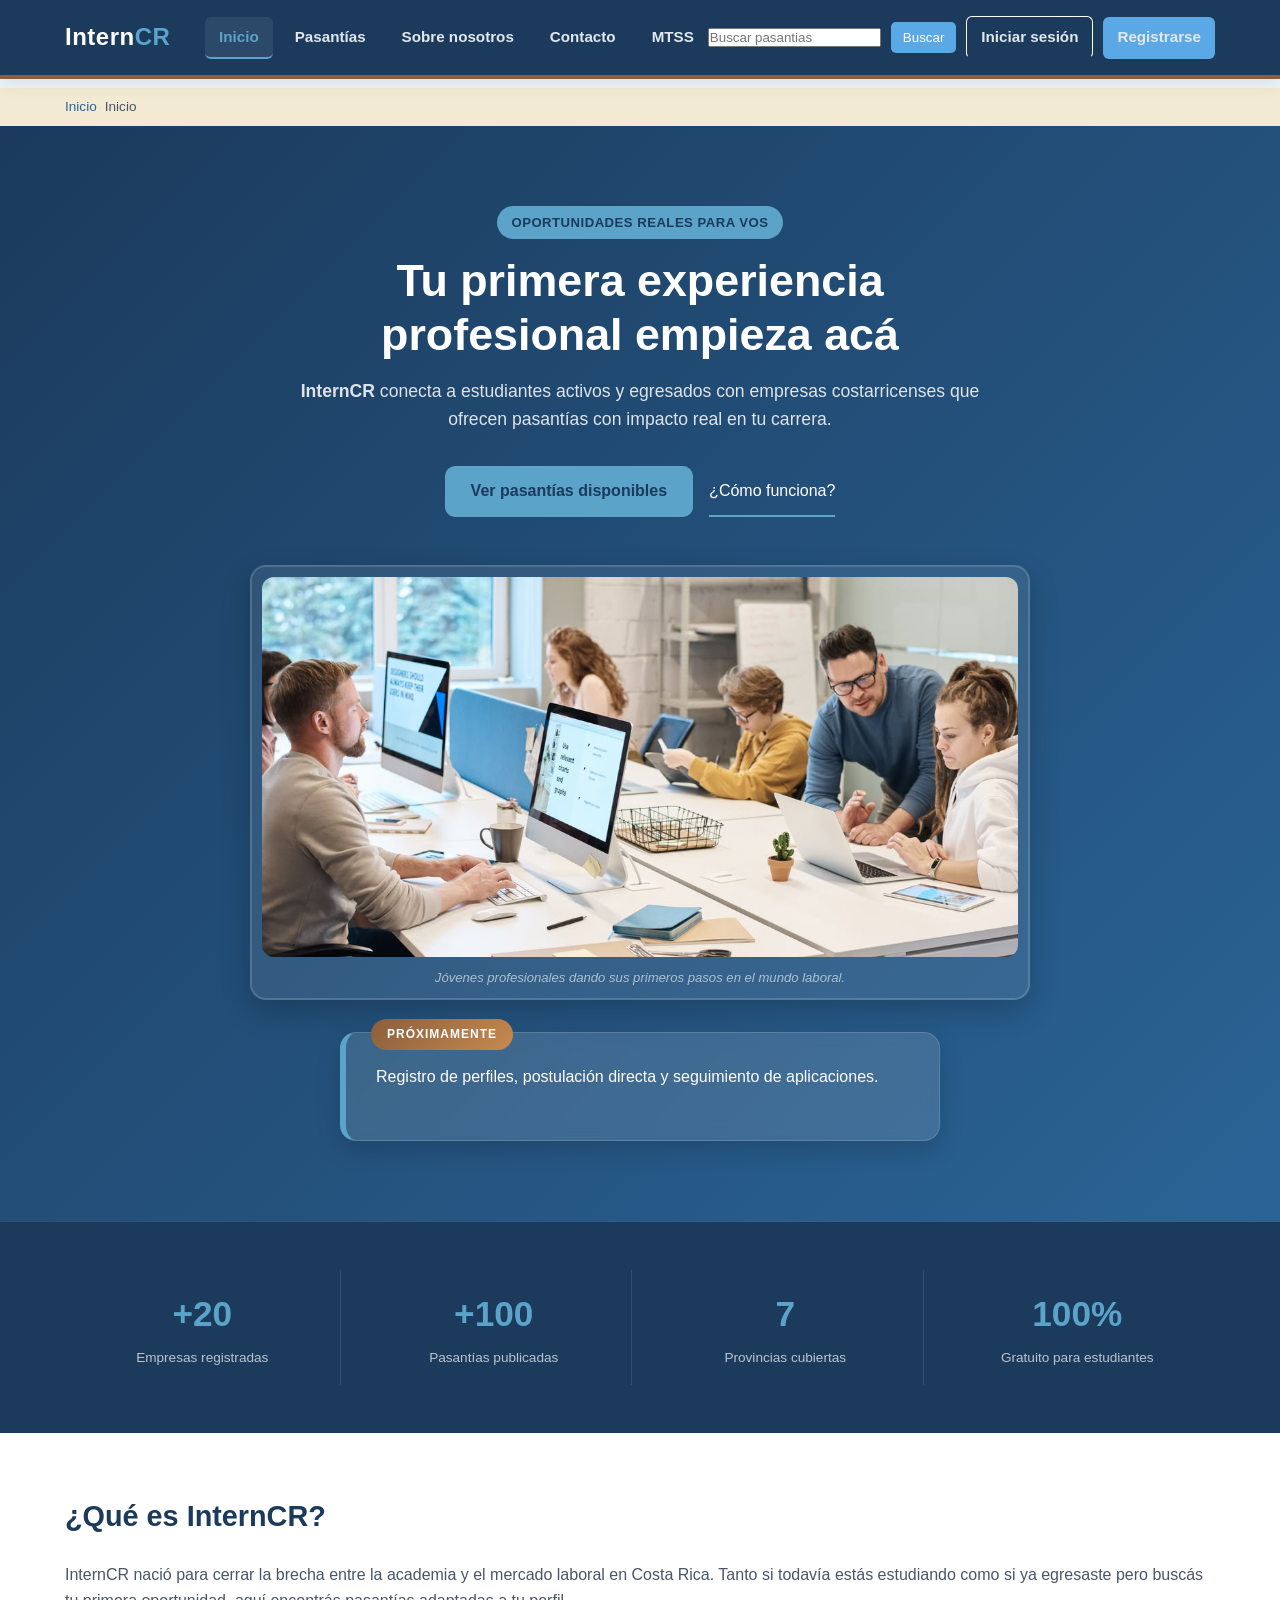
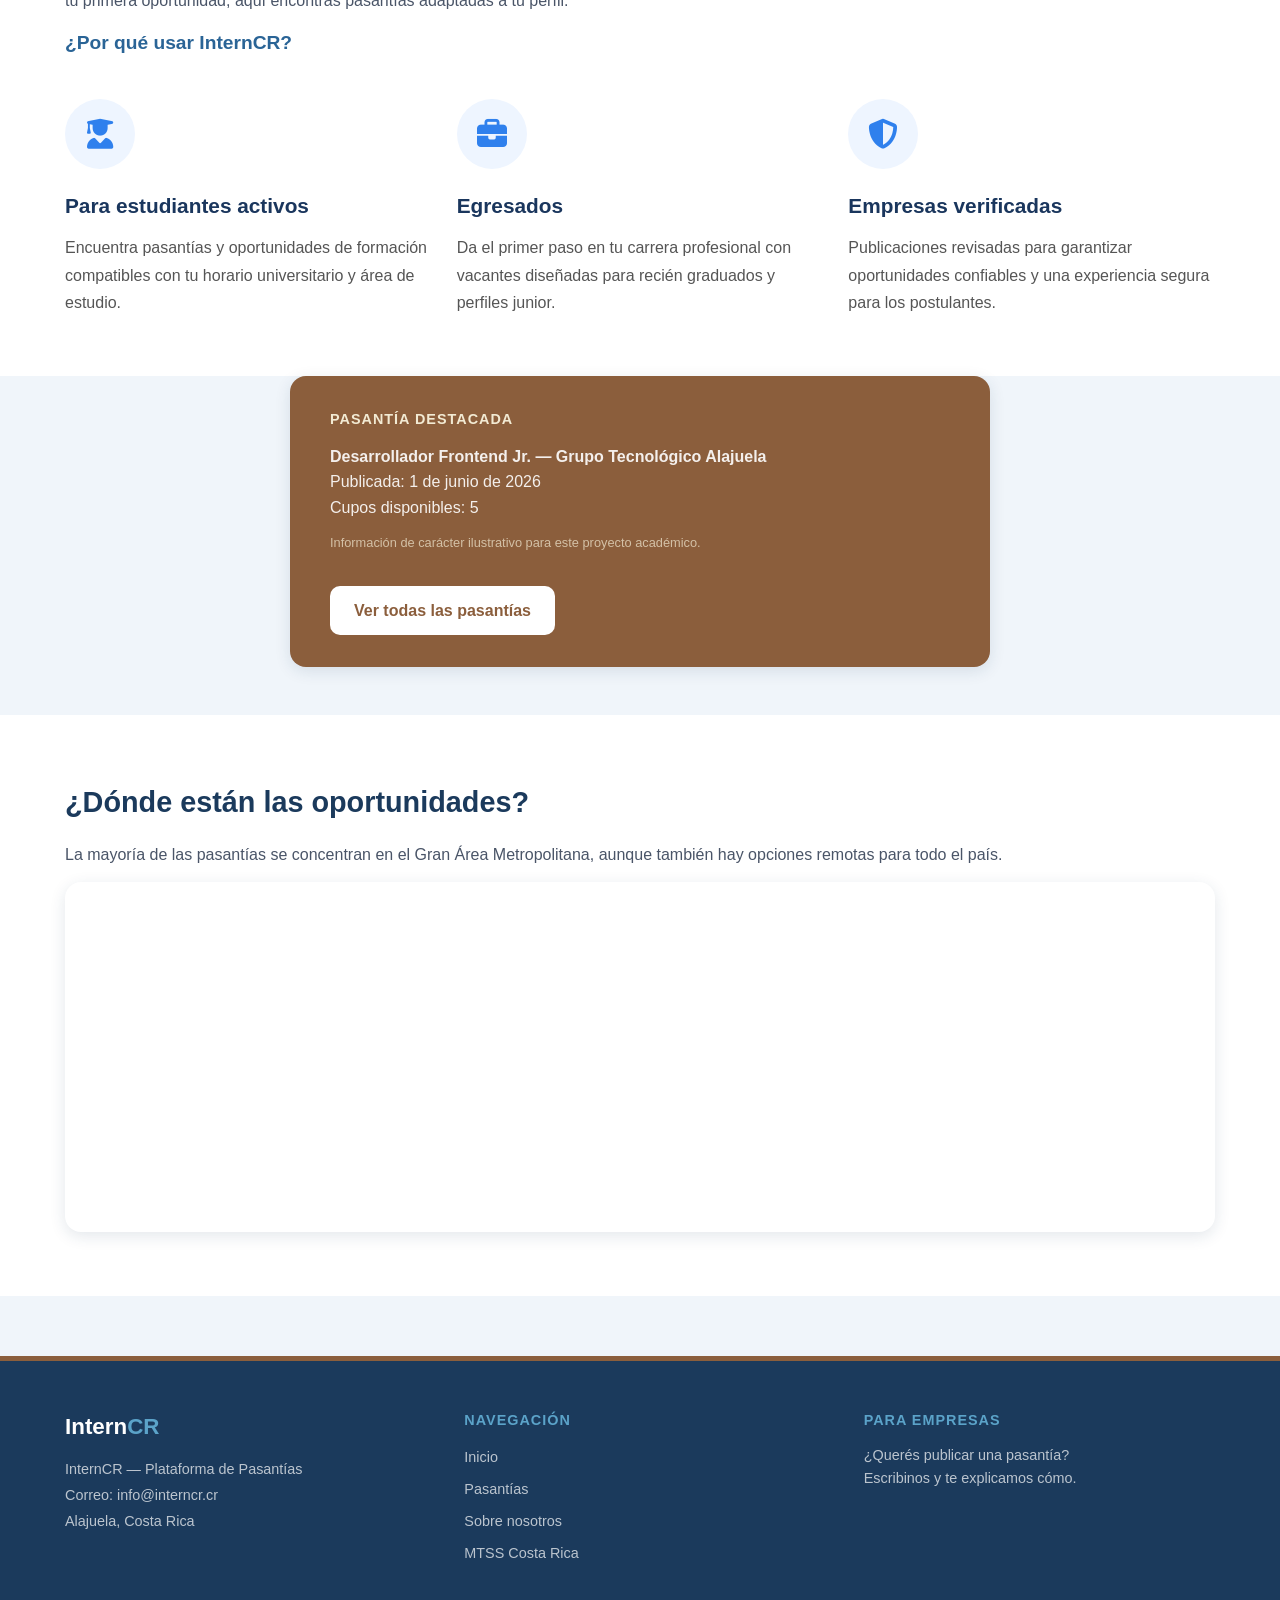
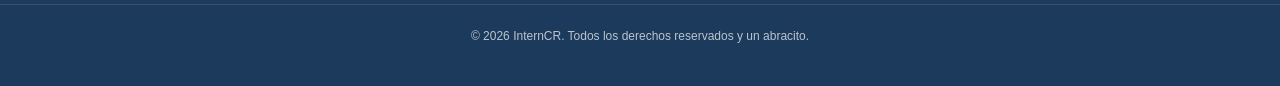
==== commit 8924d81b: "cAMBIOS" ====
--- a/Index.html
+++ b/Index.html
@@ -9,7 +9,7 @@
     <meta name="keywords"
         content="pasantías, Costa Rica, estudiantes, egresados, experiencia laboral, prácticas profesionales">
     <meta name="author" content="InternCR">
-    <link rel="stylesheet" href="css/style.css">
+    <link rel="stylesheet" href="CSS/Style.css">
     <link rel="stylesheet" href="https://cdnjs.cloudflare.com/ajax/libs/font-awesome/6.5.2/css/all.min.css">
     <title>InternCR | Inicio</title>
 </head>
--- a/CSS/Style.css
+++ b/CSS/Style.css
@@ -0,0 +1,1366 @@
+
+/* ==========================================================================
+   RESET BÁSICO
+   Elimina márgenes y espacios automáticos del navegador
+   ========================================================================== */
+*, *::before, *::after {
+    margin: 0;
+    padding: 0;
+    box-sizing: border-box;
+}
+
+/* ==========================================================================
+   CONFIGURACIÓN GENERAL DEL DOCUMENTO
+   ========================================================================== */
+html {
+    font-size: 16px;
+    scroll-behavior: smooth; /* Hace que los links de ancla (#seccion) bajen suavemente */
+}
+
+/* Configuración base del sitio */
+body {
+    font-family: 'Segoe UI', Arial, Helvetica, sans-serif;
+    background-color: #F0F5FA; /* Fondo azul muy suave, diferente al de la profe */
+    color: #1A1A2E;
+    line-height: 1.6;
+
+    /* *** Espacio para que el header fijo no tape el contenido */
+    padding-top: 88px;
+}
+
+/* Multimedia adaptable */
+img,
+video,
+iframe {
+    max-width: 100%;
+}
+
+img {
+    height: auto;
+    display: block;
+}
+
+/* Enlaces sin subrayado con transición suave */
+a {
+    text-decoration: none;
+    transition: all 0.3s ease;
+}
+
+/* Viñetas dentro del bloque */
+ul {
+    list-style-position: inside;
+}
+
+/* ==========================================================================
+   VARIABLES CSS
+   Con var(--nombre) podés reutilizar estos valores en todo el archivo
+   ========================================================================== */
+:root {
+    --azul-marino:  #1B3A5C;
+    --azul-medio:   #2A6496;
+    --celeste:      #5BA3C9;
+    --tierra:       #8B5E3C;
+    --arena:        #F2EAD3;
+    --blanco:       #FFFFFF;
+    --texto:        #1A1A2E;
+    --texto-suave:  #4A5568;
+    --sombra:       0 4px 16px rgba(27, 58, 92, 0.12);
+    --radio:        10px;
+}
+
+/* ==========================================================================
+   UTILIDADES GENERALES
+   ========================================================================== */
+
+/* Contenedor centrado reutilizable */
+.container {
+    width: min(90%, 1150px);
+    margin: 0 auto;
+}
+
+/* Separación general entre secciones */
+section,
+aside {
+    padding: 60px 0;
+}
+
+/* Títulos base */
+h1, h2, h3, h4, h5, h6 {
+    color: var(--azul-marino);
+    font-weight: 700;
+    margin-bottom: 15px;
+}
+
+h2 {
+    font-size: 1.8rem;
+    padding-bottom: 8px;
+}
+
+/* Párrafos */
+p {
+    margin-bottom: 15px;
+    color: var(--texto-suave);
+}
+
+/* Líneas divisorias */
+hr {
+    border: 0;
+    height: 1px;
+    background-color: #C5D8E8;
+    margin: 30px 0;
+}
+
+/* ==========================================================================
+   HEADER Y NAVEGACIÓN
+   Header fijo en la parte superior de la pantalla
+   ========================================================================== */
+
+.site-header {
+    background-color: var(--azul-marino);
+    color: white;
+    padding: 16px 0;
+
+    border-bottom: 4px solid var(--tierra);
+    position: fixed;
+    top: 0;
+    left: 0;
+    width: 100%;
+    z-index: 1000;
+    box-shadow: var(--sombra);
+}
+
+/* *** Flexbox: coloca logo y nav en la misma fila */
+.header-content {
+    display: flex;
+    align-items: center;
+    justify-content: space-between;
+    gap: 20px;
+}
+
+/* Logo */
+.logo {
+    font-size: 1.5rem;
+    margin-bottom: 0;
+    white-space: nowrap;
+    letter-spacing: 0.5px;
+    color: var(--blanco);
+}
+
+/* El span .logo-accent pinta "CR" de celeste */
+.logo-accent {
+    color: var(--celeste);
+}
+
+/* *** Checkbox oculto — controla el menú hamburguesa sin JavaScript */
+.menu-toggle {
+    display: none;
+}
+
+/* *** Botón hamburguesa — solo visible en móvil */
+.menu-button {
+    display: none;
+    width: 32px;
+    height: 24px;
+    cursor: pointer;
+    flex-direction: column;
+    gap: 5px;
+}
+
+/* Las tres rayas del botón hamburguesa */
+.menu-button span {
+    display: block;
+    height: 3px;
+    background-color: var(--blanco);
+    border-radius: 3px;
+    transition: all 0.3s;
+}
+
+/* Menú principal horizontal */
+.main-nav ul {
+    list-style: none;
+    /* *** Flexbox organiza los links en fila */
+    display: flex;
+    align-items: center;
+    gap: 8px;
+}
+
+/* Links del menú */
+.main-nav a {
+    color: #E2E8F0;
+    font-weight: 600;
+    padding: 8px 14px;
+    border-radius: 6px;
+    display: inline-block;
+    font-size: 0.95rem;
+    border-bottom: 2px solid transparent;
+    transition: color 0.3s, border-color 0.3s, background-color 0.3s;
+}
+
+/* Hover y link activo: resalta con celeste */
+.main-nav a:hover,
+.main-nav a.active-link {
+    color: var(--celeste);
+    border-bottom-color: var(--celeste);
+    background-color: rgba(255, 255, 255, 0.08);
+}
+
+/* ==========================================================================
+   BREADCRUMB (Ruta de navegación)
+   Le indica al usuario en qué página está
+   ========================================================================== */
+.breadcrumb {
+    background-color: var(--arena);
+    padding: 0.5rem 0;
+    font-size: 0.85rem;
+}
+
+.breadcrumb .container {
+    display: flex;
+    gap: 0.5rem;
+    align-items: center;
+}
+
+.breadcrumb a {
+    color: var(--azul-medio);
+}
+
+.breadcrumb a:hover {
+    text-decoration: underline;
+}
+
+.breadcrumb span {
+    color: var(--texto-suave);
+}
+
+/* ==========================================================================
+   HERO SECTION
+   Lo primero que ve el usuario al entrar al sitio
+   ========================================================================== */
+
+.hero {
+   
+    background: linear-gradient(135deg, var(--azul-marino) 0%, var(--azul-medio) 100%);
+    padding: 80px 0;
+    border-bottom: 1px solid rgba(255,255,255,0.1);
+}
+
+
+/* Badge encima del título */
+.hero-badge {
+    display: inline-block;
+    background-color: var(--celeste);
+    color: var(--azul-marino);
+    padding: 6px 14px;
+    border-radius: 20px;
+    font-weight: bold;
+    font-size: 0.82rem;
+    margin-bottom: 15px;
+    text-transform: uppercase;
+    letter-spacing: 0.5px;
+}
+
+/* Columna de imagen */
+.hero-image {
+    flex: 0.8;
+    background-color: rgba(255, 255, 255, 0.1);
+    padding: 12px;
+    border-radius: 20px;
+    box-shadow: 0 12px 30px rgba(0, 0, 0, 0.2);
+    border: 2px solid rgba(255,255,255,0.15);
+}
+
+/* IMAGEN PRINCIPAL DEL HERO:
+   Colocá tu imagen en assets/images/hero-pasantias.png */
+.hero-image img {
+    width: 100%;
+    border-radius: 14px;
+}
+
+/* Texto debajo de la imagen */
+.hero-image figcaption {
+    margin-top: 10px;
+    font-size: 0.82rem;
+    color: rgba(255, 255, 255, 0.6);
+    text-align: center;
+    font-style: italic;
+}
+
+/* Caja de aviso dentro del hero
+   Usa position: relative para anclar el .info-label absoluto */
+.hero-info {
+    margin-top: 35px;
+    padding: 30px;
+    background: rgba(255, 255, 255, 0.12);
+    backdrop-filter: blur(8px);
+    border: 1px solid rgba(255, 255, 255, 0.15);
+    border-left: 6px solid var(--celeste);
+    border-radius: 16px;
+    position: relative;
+    box-shadow: 0 10px 25px rgba(0,0,0,0.15);         
+}
+
+/* Etiqueta que "flota" encima del borde superior de la caja
+   position: absolute la saca del flujo normal */
+.info-label {
+    position: absolute;
+    top: -14px;
+    left: 25px;
+    background: linear-gradient(
+        135deg,
+        var(--tierra),
+        #c78a50
+    );
+    color: white;
+    padding: 6px 16px;
+    border-radius: 999px;
+    font-size: 0.75rem;
+    font-weight: 700;
+    text-transform: uppercase;
+    letter-spacing: 1px;
+}
+
+.hero-info p {
+    color: var(--blanco);
+    font-size: 1rem;
+    line-height: 1.7;
+    margin-bottom: 20px;
+}
+
+.hero-info mark {
+    background: rgba(91, 192, 235, 0.25);
+    color: #9be7ff;
+    padding: 3px 8px;
+    border-radius: 6px;
+    font-weight: 600;
+}
+
+.hero-info .btn-secondary {
+    background: transparent;
+    color: var(--celeste);
+    border: 2px solid var(--celeste);
+    padding: 12px 24px;
+    border-radius: 10px;
+    font-weight: 600;
+    transition: all 0.3s ease;
+}
+
+.hero-info .btn-secondary:hover {
+    background: var(--celeste);
+    color: var(--azul-marino);
+    transform: translateY(-2px);
+}
+
+.hero-actions {
+    display: flex;
+    gap: 1rem;
+    flex-wrap: wrap;
+    margin-bottom: 1.5rem;
+}
+
+/* ==========================================================================
+   BOTONES
+   ========================================================================== */
+
+/* Botón principal */
+.btn-primary,
+button[type="submit"] {
+    display: inline-block;
+    background-color: var(--celeste);     
+    color: var(--azul-marino);
+    padding: 12px 26px;
+    border-radius: var(--radio);
+    font-weight: 700;
+    border: none;
+    cursor: pointer;
+    font-size: 1rem;
+    transition: all 0.2s ease;
+}
+
+.btn-primary:hover,
+button[type="submit"]:hover {
+    background-color: var(--blanco);
+    color: var(--azul-marino);
+    transform: translateY(-2px);
+    box-shadow: 0 4px 12px rgba(91, 163, 201, 0.35);
+}
+
+/* Botón secundario */
+.btn-secondary {
+    background-color: transparent;
+    color: var(--celeste);
+    border: 2px solid var(--celeste);
+    padding: 10px 20px;
+    border-radius: var(--radio);
+    font-weight: 600;
+    cursor: pointer;
+    font-size: 0.95rem;
+    transition: all 0.2s ease;
+}
+
+.btn-secondary:hover {
+    background-color: var(--celeste);
+    color: var(--azul-marino);
+}
+
+/* Botón link (sin fondo) */
+.btn-link {
+    color: var(--blanco);
+    padding: 12px 0;
+    font-weight: 500;
+    border-bottom: 2px solid var(--celeste);
+    display: inline-block;
+    transition: color 0.3s;
+}
+
+.btn-link:hover {
+    color: var(--celeste);
+}
+
+/* ==========================================================================
+   SECCIÓN "SOBRE LA PLATAFORMA"
+   ========================================================================== */
+
+.sobre-section {
+    background-color: var(--blanco);
+}
+
+.sobre-section h2 {
+    color: var(--azul-marino);
+}
+
+.sobre-section h3 {
+    font-size: 1.2rem;
+    color: var(--azul-medio);
+    margin-bottom: 1.5rem;
+}
+
+/* *** CSS Grid: tarjetas en 3 columnas 
+
+/* Tarjetas de beneficios */
+.benefits-grid{
+    display:grid;
+    grid-template-columns:repeat(auto-fit,minmax(300px,1fr));
+    gap:25px;
+    margin-top:40px;
+}
+
+.benefit-card:hover{
+    transform:translateY(-8px);
+    box-shadow:0 12px 30px rgba(0,0,0,.12);
+}
+.card-icon{
+    width:70px;
+    height:70px;
+    display:flex;
+    align-items:center;
+    justify-content:center;
+    background:#eef5ff;
+    border-radius:50%;
+    margin-bottom:20px;
+}
+.card-icon i{
+    font-size:30px;
+    color:#2f80ed;
+}
+.benefit-card h4{
+    color:#1a365d;
+    font-size:1.3rem;
+    margin-bottom:12px;
+}
+.benefit-card p{
+    color:#555;
+    line-height:1.7;
+    margin:0;
+}
+
+
+
+/* ==========================================================================
+   CATÁLOGO — TARJETAS DE PASANTÍAS (para pasantias.html)
+   ========================================================================== */
+
+.events-section {
+    background-color: #F0F5FA;
+}
+
+/* *** Grid con columnas automáticas responsivas */
+.events-grid {
+    display: grid;
+    grid-template-columns: repeat(auto-fit, minmax(300px, 1fr));
+    gap: 30px;
+    align-items: stretch;
+}
+
+/* Tarjeta de pasantía */
+.event-card {
+    background-color: var(--blanco);
+    border: 1px solid #D4E3EF;
+    border-radius: 16px;
+    overflow: hidden;
+    box-shadow: 0 4px 20px rgba(27, 58, 92, 0.06);
+    position: relative;
+    display: flex;
+    flex-direction: column;
+    transition: transform 0.3s ease, box-shadow 0.3s ease;
+}
+
+.event-card:hover {
+    transform: translateY(-5px);
+    box-shadow: 0 12px 30px rgba(27, 58, 92, 0.12);
+}
+
+.event-card figure {
+    margin: 0;
+    position: relative;
+    background-color: var(--azul-marino);
+}
+
+/* IMÁGENES DE TARJETAS:
+   Colocá las imágenes en assets/images/ con el nombre que referencies en el HTML */
+.event-card img {
+    width: 100%;
+    height: 200px;
+    object-fit: cover;
+    opacity: 0.92;
+}
+
+.event-card figcaption {
+    font-size: 0.8rem;
+    color: #CBD5E1;
+    background-color: rgba(27, 58, 92, 0.88);
+    padding: 8px 16px;
+    position: absolute;
+    bottom: 0;
+    width: 100%;
+}
+
+/* Contenido textual de la tarjeta */
+.event-card-content {
+    padding: 24px;
+    flex: 1;
+    display: flex;
+    flex-direction: column;
+}
+
+.event-card-content h3 {
+    font-size: 1.2rem;
+    margin-bottom: 10px;
+    line-height: 1.4;
+    color: var(--azul-marino);
+}
+
+.event-card-content p {
+    margin-bottom: 8px;
+    font-size: 0.93rem;
+}
+
+/* Botón interno de la tarjeta */
+.btn-card {
+    display: block;
+    text-align: center;
+    background-color: var(--azul-medio);
+    color: var(--blanco);
+    padding: 10px 16px;
+    border-radius: var(--radio);
+    font-weight: 600;
+    margin-top: auto; /* Empuja el botón al fondo */
+    font-size: 0.9rem;
+    transition: background-color 0.3s;
+}
+
+.btn-card:hover {
+    background-color: var(--celeste);
+    color: var(--azul-marino);
+}
+
+/* Botón deshabilitado cuando el cupo está lleno */
+.btn-card-disabled {
+    background-color: #CBD5E1;
+    color: #64748B;
+    cursor: not-allowed;
+    pointer-events: none;
+}
+
+/* Etiqueta absoluta en esquina de tarjeta */
+.card-label {
+    position: absolute;
+    top: 12px;
+    right: 12px;
+    background-color: var(--azul-marino);
+    color: var(--blanco);
+    padding: 6px 12px;
+    border-radius: 20px;
+    font-size: 0.75rem;
+    font-weight: 700;
+    z-index: 5;
+}
+
+/* Categoría o área de la tarjeta */
+.event-category {
+    display: inline-block;
+    background-color: #DDEEF8;
+    color: var(--azul-medio);
+    padding: 4px 12px;
+    border-radius: 6px;
+    font-size: 0.8rem;
+    font-weight: 700;
+    align-self: flex-start;
+    text-transform: uppercase;
+    margin-bottom: 8px;
+}
+
+/* ==========================================================================
+   ASIDE DESTACADO
+   ========================================================================== */
+
+
+.destacado-aside {
+    background-color: var(--tierra);
+    color: var(--blanco);
+    padding: 2rem 2.5rem;
+    margin: 0 auto 3rem;
+    max-width: 700px;
+    border-radius: 16px;
+    box-shadow: var(--sombra);
+}
+
+.destacado-aside h4 {
+    font-size: 0.9rem;
+    text-transform: uppercase;
+    letter-spacing: 1px;
+    color: var(--arena);
+    margin-bottom: 0.8rem;
+}
+
+.destacado-aside p {
+    color: rgba(255, 255, 255, 0.9);
+    margin-bottom: 0;
+}
+
+.destacado-aside small {
+    display: block;
+    margin-top: 0.8rem;
+    opacity: 0.7;
+    font-size: 0.8rem;
+    color: var(--arena);
+}
+
+/* ==========================================================================
+   TABLA SEMÁNTICA RESPONSIVA (para pasantias.html)
+   ========================================================================== */
+
+.table-section {
+    padding: 40px 0;
+}
+
+/* Permite scroll horizontal en pantallas pequeñas */
+.table-responsive {
+    width: 100%;
+    overflow-x: auto;
+    border-radius: 12px;
+    border: 1px solid #D4E3EF;
+    box-shadow: 0 4px 15px rgba(27, 58, 92, 0.05);
+}
+
+table {
+    width: 100%;
+    border-collapse: collapse;
+    background-color: var(--blanco);
+    min-width: 700px;
+}
+
+th, td {
+    padding: 16px 20px;
+    border-bottom: 1px solid #E2EEF5;
+    text-align: left;
+    vertical-align: middle;
+}
+
+/* Encabezado de tabla con color azul marino */
+th {
+    background-color: var(--azul-marino);
+    color: var(--blanco);
+    font-weight: 600;
+    font-size: 0.95rem;
+    letter-spacing: 0.5px;
+}
+
+/* Filas alternas con color arena muy suave */
+tr:nth-child(even) {
+    background-color: #F5F9FC;
+}
+
+tbody tr:hover {
+    background-color: #EBF4FA;
+}
+
+tbody tr:last-child td {
+    border-bottom: none;
+}
+
+/* ==========================================================================
+   ESTADOS DE INTERFAZ (Badges)
+   ========================================================================== */
+
+.ui-states-demo {
+    display: flex;
+    gap: 12px;
+    flex-wrap: wrap;
+    margin: 20px 0 30px 0;
+}
+
+.state-box {
+    padding: 8px 16px;
+    border-radius: 20px;
+    font-weight: 600;
+    font-size: 0.85rem;
+    display: inline-block;
+}
+
+.state-success,
+.event-card-content .state-success {
+    background-color: #D1FAE5;
+    color: #065F46;
+}
+
+.state-warning,
+.event-card-content .state-warning {
+    background-color: #FEF3C7;
+    color: #92400E;
+}
+
+.state-danger,
+.event-card-content .state-danger {
+    background-color: #FEE2E2;
+    color: #991B1B;
+}
+
+/* Estado vacío (sin resultados) */
+.empty-state {
+    margin: 30px 0;
+    padding: 40px;
+    background-color: var(--blanco);
+    border: 2px dashed #C5D8E8;
+    border-radius: 16px;
+    text-align: center;
+}
+
+.empty-state h3 {
+    color: var(--azul-marino);
+    margin-bottom: 10px;
+}
+
+.empty-state p {
+    margin-bottom: 0;
+}
+
+/* ==========================================================================
+   SECCIÓN MULTIMEDIA
+   ========================================================================== */
+
+.multimedia-section {
+    background-color: var(--arena);
+    padding: 4rem 0;
+}
+
+.multimedia-section h2 {
+    color: var(--azul-marino);
+    margin-bottom: 0.5rem;
+}
+
+.multimedia-section h3 {
+    font-size: 1rem;
+    color: var(--azul-medio);
+    margin: 1.5rem 0 0.75rem;
+}
+
+/* Reproductor de audio adaptable */
+audio {
+    display: block;
+    width: 100%;
+    max-width: 500px;
+    border-radius: var(--radio);
+}
+
+/* ==========================================================================
+   SECCIÓN MAPA
+   ========================================================================== */
+
+.mapa-section {
+    padding: 4rem 0;
+    background-color: var(--blanco);
+}
+
+.mapa-section h2 {
+    color: var(--azul-marino);
+    margin-bottom: 0.5rem;
+}
+
+/* iframe del mapa sin borde y con esquinas redondeadas */
+.mapa-section iframe {
+    border: none;
+    border-radius: 16px;
+    box-shadow: var(--sombra);
+    display: block;
+}
+
+/* ==========================================================================
+   FORMULARIOS
+   ========================================================================== */
+
+input[type="text"],
+select {
+    width: 100%;
+    padding: 12px 16px;
+    margin: 10px 0 20px 0;
+    border: 1.5px solid #C5D8E8;
+    border-radius: 8px;
+    background-color: var(--blanco);
+    color: var(--texto);
+    font-size: 1rem;
+    font-family: inherit;
+    transition: all 0.3s ease;
+}
+
+input[type="text"]:focus,
+select:focus {
+    outline: none;
+    border-color: var(--celeste);
+    box-shadow: 0 0 0 4px rgba(91, 163, 201, 0.18);
+}
+
+form {
+    background-color: var(--blanco);
+    padding: 30px;
+    border-radius: 16px;
+    border: 1px solid #D4E3EF;
+    box-shadow: 0 10px 25px rgba(27, 58, 92, 0.05);
+    max-width: 600px;
+    margin: 20px 0;
+}
+
+form h3 {
+    margin-bottom: 20px;
+    border-bottom: 2px solid var(--arena);
+    padding-bottom: 10px;
+}
+
+form label {
+    font-weight: 600;
+    color: var(--azul-marino);
+    font-size: 0.95rem;
+}
+
+/* ==========================================================================
+   FOOTER
+   ========================================================================== */
+
+footer {
+    background-color: var(--azul-marino);
+    color: rgba(255, 255, 255, 0.75);
+    padding: 3rem 0 1.5rem;
+    /* Borde superior tierra — diferente al celeste brillante de la profe */
+    border-top: 5px solid var(--tierra);
+    margin-top: 60px;
+}
+
+/* *** Flexbox: 3 columnas en el footer */
+.footer-content {
+    display: flex;
+    gap: 3rem;
+    flex-wrap: wrap;
+    margin-bottom: 2rem;
+}
+
+.footer-col {
+    flex: 1;
+    min-width: 180px;
+}
+
+.footer-logo {
+    font-size: 1.4rem;
+    color: var(--blanco);
+    margin-bottom: 0.75rem;
+}
+
+footer address {
+    font-style: normal;
+    font-size: 0.9rem;
+    line-height: 1.8;
+    color: rgba(255, 255, 255, 0.7);
+}
+
+footer h5 {
+    font-size: 0.9rem;
+    text-transform: uppercase;
+    letter-spacing: 1px;
+    color: var(--celeste);
+    margin-bottom: 0.75rem;
+}
+
+footer p {
+    color: rgba(255, 255, 255, 0.7);
+    font-size: 0.9rem;
+}
+
+footer ul {
+    list-style: none;
+}
+
+footer ul li {
+    margin-bottom: 0.4rem;
+}
+
+footer a {
+    color: rgba(255, 255, 255, 0.7);
+    font-weight: 500;
+    font-size: 0.9rem;
+}
+
+footer a:hover {
+    color: var(--celeste);
+}
+
+.footer-copy {
+    border-top: 1px solid rgba(255, 255, 255, 0.12);
+    padding-top: 1.2rem;
+    text-align: center;
+}
+
+/* ==========================================================================
+   MEDIA QUERY — TABLET (max-width: 900px)
+   ========================================================================== */
+@media (max-width: 900px) {
+    body {
+        padding-top: 86px;
+    }
+
+    .hero-badge {
+        margin: 0 auto 15px auto;
+    }
+
+    .hero-text, .hero-image {
+        width: 100%;
+    }
+
+    .hero-image {
+        max-width: 520px;
+        margin: 0 auto;
+    }
+
+    .hero-info {
+        text-align: left;
+    }
+
+    .main-nav ul {
+        gap: 4px;
+    }
+
+    .main-nav a {
+        font-size: 0.88rem;
+        padding: 6px 10px;
+    }
+
+    /* Las tarjetas de beneficios pasan a 1 columna */
+    .benefits-grid {
+        grid-template-columns: 1fr;
+    }
+}
+
+/* ==========================================================================
+   MEDIA QUERY — MÓVIL (max-width: 700px)
+   Menú hamburguesa y ajustes de celular
+   ========================================================================== */
+@media (max-width: 700px) {
+    body {
+        padding-top: 74px;
+    }
+
+    .site-header {
+        padding: 12px 0;
+    }
+
+    .header-content {
+        position: relative;
+    }
+
+    /* Muestra el botón hamburguesa en móvil */
+    .menu-button {
+        display: flex;
+    }
+
+    /* Menú oculto por defecto en móvil */
+    .main-nav {
+        display: none;
+        position: absolute;
+        top: 48px;
+        left: 0;
+        width: 100%;
+        background-color: var(--azul-marino);
+        border-top: 2px solid var(--tierra); /* Tierra en vez de celeste */
+        padding: 15px;
+        border-radius: 0 0 12px 12px;
+        z-index: 999;
+        box-shadow: 0 8px 20px rgba(0, 0, 0, 0.2);
+    }
+
+    /* *** Cuando el checkbox está marcado, el menú aparece
+           El ~ selecciona el hermano siguiente del checkbox */
+    .menu-toggle:checked ~ .main-nav {
+        display: block;
+    }
+
+    /* Menú vertical en móvil */
+    .main-nav ul {
+        flex-direction: column;
+        align-items: stretch;
+        gap: 8px;
+    }
+
+    .main-nav a {
+        display: block;
+        padding: 12px;
+        background-color: rgba(255, 255, 255, 0.05);
+    }
+
+    .hero {
+        padding: 50px 0;
+    }
+
+    .events-grid {
+        grid-template-columns: 1fr;
+    }
+
+    /* Tabla responsiva: se convierte en tarjetas en móvil */
+    .table-responsive {
+        overflow-x: visible;
+        box-shadow: none;
+    }
+
+    table {
+        min-width: 0;
+        border-collapse: separate;
+        border-spacing: 0 15px;
+        background-color: transparent;
+    }
+
+    thead {
+        display: none; /* Esconde los encabezados de columna */
+    }
+
+    tbody, tr, td {
+        display: block;
+        width: 100%;
+    }
+
+    tr {
+        background-color: var(--blanco);
+        border: 1px solid #D4E3EF;
+        border-radius: 14px;
+        padding: 16px;
+        box-shadow: 0 4px 12px rgba(27, 58, 92, 0.06);
+        margin-bottom: 15px;
+    }
+
+    td {
+        border-bottom: 1px solid #EEF5FA;
+        padding: 10px 0;
+    }
+
+    td:last-child {
+        border-bottom: none;
+    }
+
+    /* Inserta el título de columna usando el atributo data-label del HTML */
+    td::before {
+        content: attr(data-label);
+        display: block;
+        font-weight: 700;
+        color: var(--azul-marino);
+        font-size: 0.8rem;
+        text-transform: uppercase;
+        margin-bottom: 2px;
+    }
+
+    /* Resalta la celda del puesto en móvil */
+    td[data-label="Puesto"],
+    td[data-label="Empresa"] {
+        background-color: #DDEEF8;
+        color: var(--azul-medio);
+        padding: 12px;
+        border-radius: 8px;
+        font-size: 1.05rem;
+        margin-bottom: 10px;
+    }
+
+    td[data-label="Puesto"]::before,
+    td[data-label="Empresa"]::before {
+        color: var(--azul-medio);
+    }
+
+    /* Footer en columna */
+    .footer-content {
+        flex-direction: column;
+        gap: 2rem;
+    }
+
+    footer ul {
+        flex-direction: column;
+        gap: 10px;
+    }
+}
+
+/* ==========================================================================
+   MEDIA QUERY — MÓVIL PEQUEÑO (max-width: 420px)
+   ========================================================================== */
+@media (max-width: 420px) {
+    .logo {
+        font-size: 1.25rem;
+    }
+
+    .btn-primary,
+    .btn-secondary,
+    button[type="submit"] {
+        width: 100%;
+        text-align: center;
+    }
+}
+
+
+
+.hero-center {
+    text-align: center;
+    max-width: 680px;
+    margin: 0 auto 3rem;
+}
+
+.hero-center h1 {
+    font-size: clamp(2rem, 5vw, 2.8rem);
+    color: var(--blanco);
+    margin-bottom: 1rem;
+    line-height: 1.2;
+}
+
+.hero-center p {
+    color: rgba(255, 255, 255, 0.85);
+    font-size: 1.1rem;
+    margin-bottom: 2rem;
+}
+
+.hero-center .hero-actions {
+    justify-content: center;
+}
+
+/* Imagen ocupa todo el ancho debajo del texto */
+.hero .hero-image {
+    max-width: 780px;
+    margin: 0 auto 2rem;
+    background-color: rgba(255,255,255,0.08);
+    border-radius: 16px;
+    padding: 10px;
+    border: 2px solid rgba(255,255,255,0.15);
+    flex: none;
+    width: 100%;
+}
+
+.hero .hero-image img {
+    width: 100%;
+    border-radius: 12px;
+    max-height: 380px;
+    object-fit: cover;
+}
+
+/* La caja de aviso va centrada abajo de la imagen */
+.hero .hero-info {
+    max-width: 600px;
+    margin: 0 auto;
+}
+
+/* ==========================================================================
+   SECCIÓN DE ESTADÍSTICAS
+  lo quité
+   ========================================================================== */
+
+.stats-section {
+    background-color: var(--azul-marino);
+    padding: 3rem 0;
+}
+
+/* Grid de 4 columnas para los números */
+.stats-grid {
+    display: grid;
+    grid-template-columns: repeat(4, 1fr);
+    gap: 1rem;
+    text-align: center;
+}
+
+.stat-item {
+    display: flex;
+    flex-direction: column;
+    gap: 0.3rem;
+    padding: 1rem;
+    border-right: 1px solid rgba(255,255,255,0.1);
+}
+
+.stat-item:last-child {
+    border-right: none;
+}
+
+.stat-num {
+    font-size: 2.2rem;
+    font-weight: 700;
+    color: var(--celeste);
+}
+
+.stat-label {
+    font-size: 0.85rem;
+    color: rgba(255,255,255,0.7);
+}
+
+/* ==========================================================================
+   ASIDE CON BOTÓN 
+   ========================================================================== */
+
+.aside-inner {
+    display: flex;
+    align-items: center;
+    justify-content: space-between;
+    gap: 2rem;
+    flex-wrap: wrap;
+}
+
+/* Botón dentro del aside */
+.btn-aside {
+    display: inline-block;
+    background-color: var(--blanco);
+    color: var(--tierra);
+    padding: 0.75rem 1.5rem;
+    border-radius: var(--radio);
+    font-weight: 700;
+    white-space: nowrap;
+    transition: background-color 0.3s, color 0.3s;
+}
+
+.btn-aside:hover {
+    background-color: var(--arena);
+    color: var(--tierra);
+}
+
+/* ==========================================================================
+   RESPONSIVE — estadísticas en móvil
+   ========================================================================== */
+
+@media (max-width: 700px) {
+    .stats-grid {
+        grid-template-columns: repeat(2, 1fr);
+    }
+
+    .stat-item {
+        border-right: none;
+        border-bottom: 1px solid rgba(255,255,255,0.1);
+    }
+
+    .aside-inner {
+        flex-direction: column;
+        text-align: center;
+    }
+}
+.main-nav{
+    display: flex;
+    align-items: center;
+    justify-content: space-between;
+}
+
+.nav-actions{
+    display: flex;
+    align-items: center;
+    gap: 10px;
+}
+
+.search-box{
+    padding: 8px;
+    border: none;
+    border-radius: 5px;
+}
+
+.search-btn{
+    padding: 8px 12px;
+    border: none;
+    border-radius: 5px;
+    background-color: #5aa9e6;
+    color: white;
+    cursor: pointer;
+}
+
+.search-btn:hover{
+    background-color: #4793cf;
+}
+
+.login-btn{
+    text-decoration: none;
+    color: white;
+    border: 1px solid white;
+    padding: 8px 12px;
+    border-radius: 5px;
+}
+
+.login-btn:hover{
+    background-color: white;
+    color: #1f4368;
+}
+
+.register-btn{
+    text-decoration: none;
+    background-color: #5aa9e6;
+    color: white;
+    padding: 8px 12px;
+    border-radius: 5px;
+}
+
+.register-btn:hover{
+    background-color: #4793cf;
+}
+/* ==========================================================================
+   PÁGINA DE AUTENTICACIÓN (login / registro)
+   ========================================================================== */
+
+.auth-page {
+    min-height: 100vh;
+    display: flex;
+    align-items: center;
+    justify-content: center;
+    background: linear-gradient(135deg, var(--azul-marino) 0%, var(--azul-medio) 100%);
+    padding: 2rem;
+}
+
+.auth-container {
+    background-color: var(--blanco);
+    padding: 2.5rem;
+    border-radius: 16px;
+    box-shadow: var(--sombra);
+    width: 100%;
+    max-width: 420px;
+}
+
+.auth-container h1 {
+    font-size: 1.8rem;
+    margin-bottom: 1.5rem;
+    color: var(--azul-marino);
+    text-align: center;
+}
+
+.auth-container p {
+    text-align: center;
+    margin-top: 1rem;
+    font-size: 0.9rem;
+}
+
+.auth-container a {
+    color: var(--azul-medio);
+    font-weight: 600;
+}
+
+.auth-container a:hover {
+    color: var(--celeste);
+    text-decoration: underline;
+}
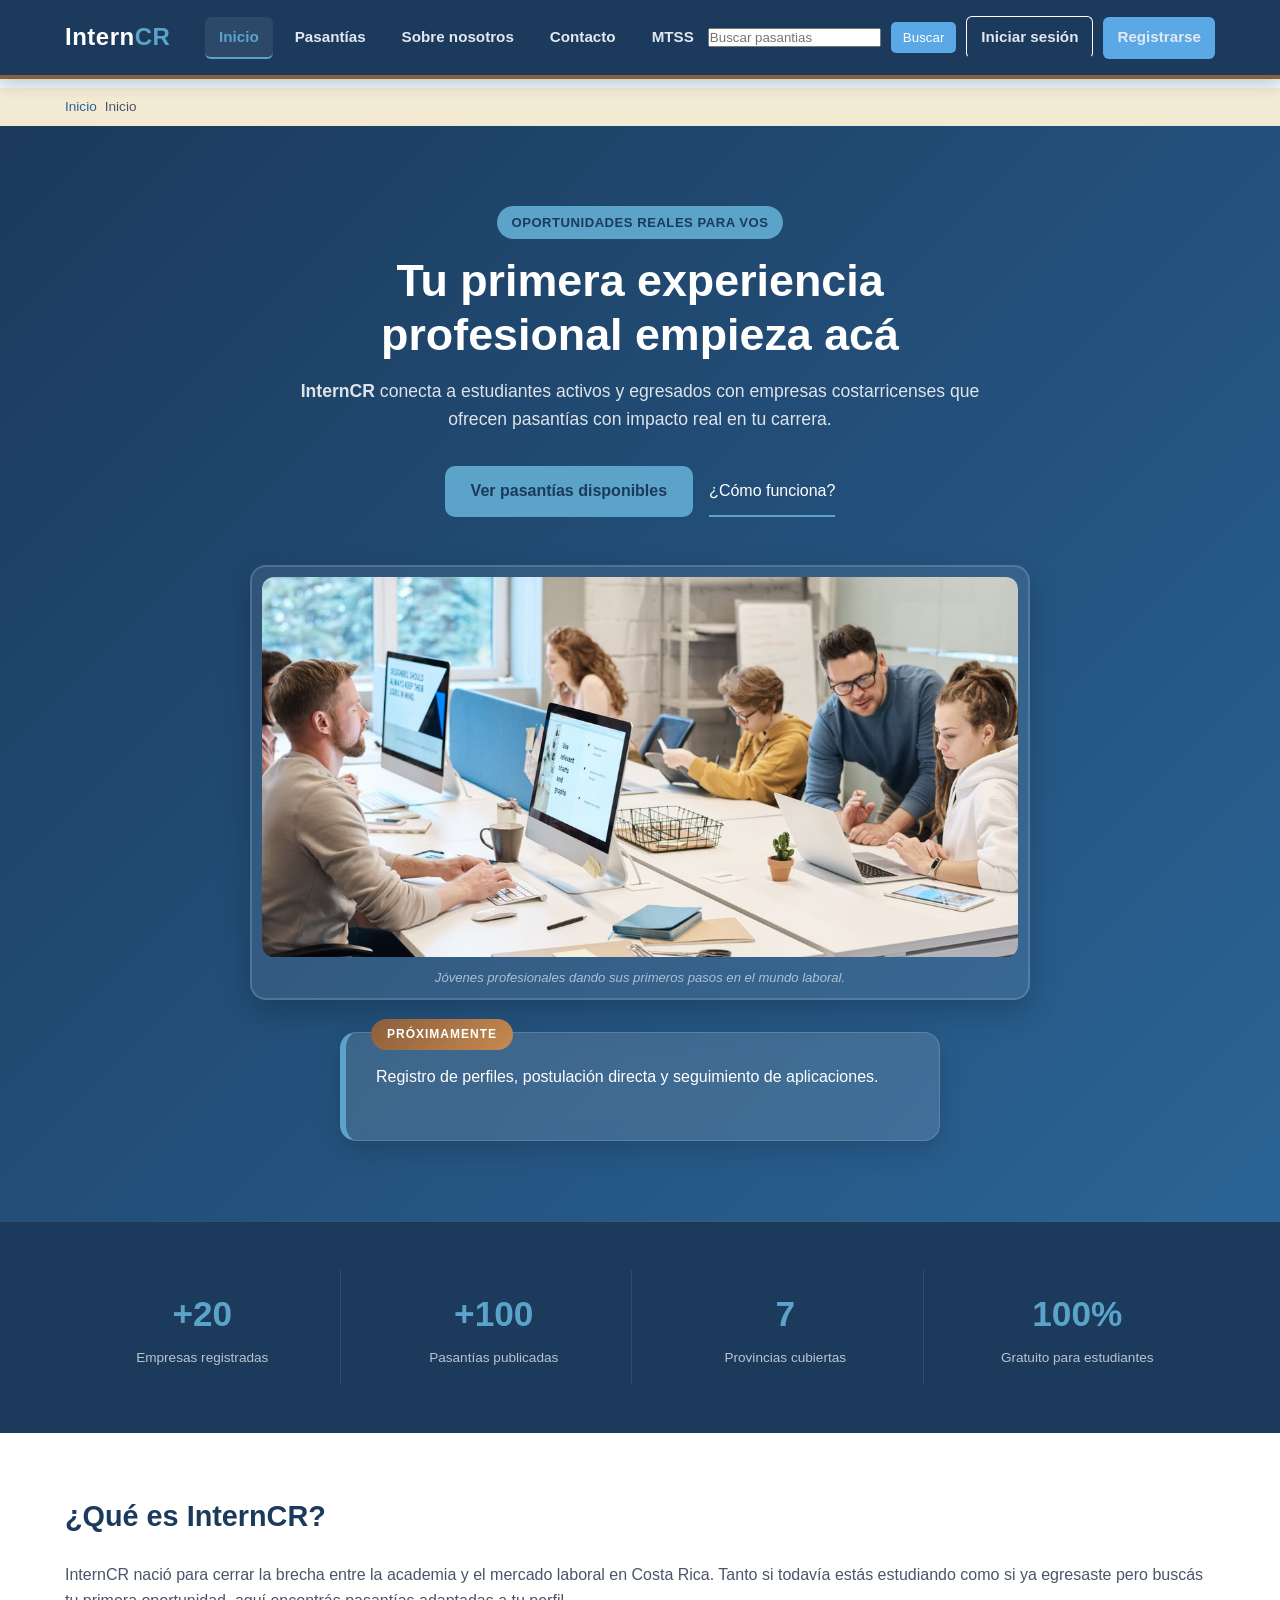
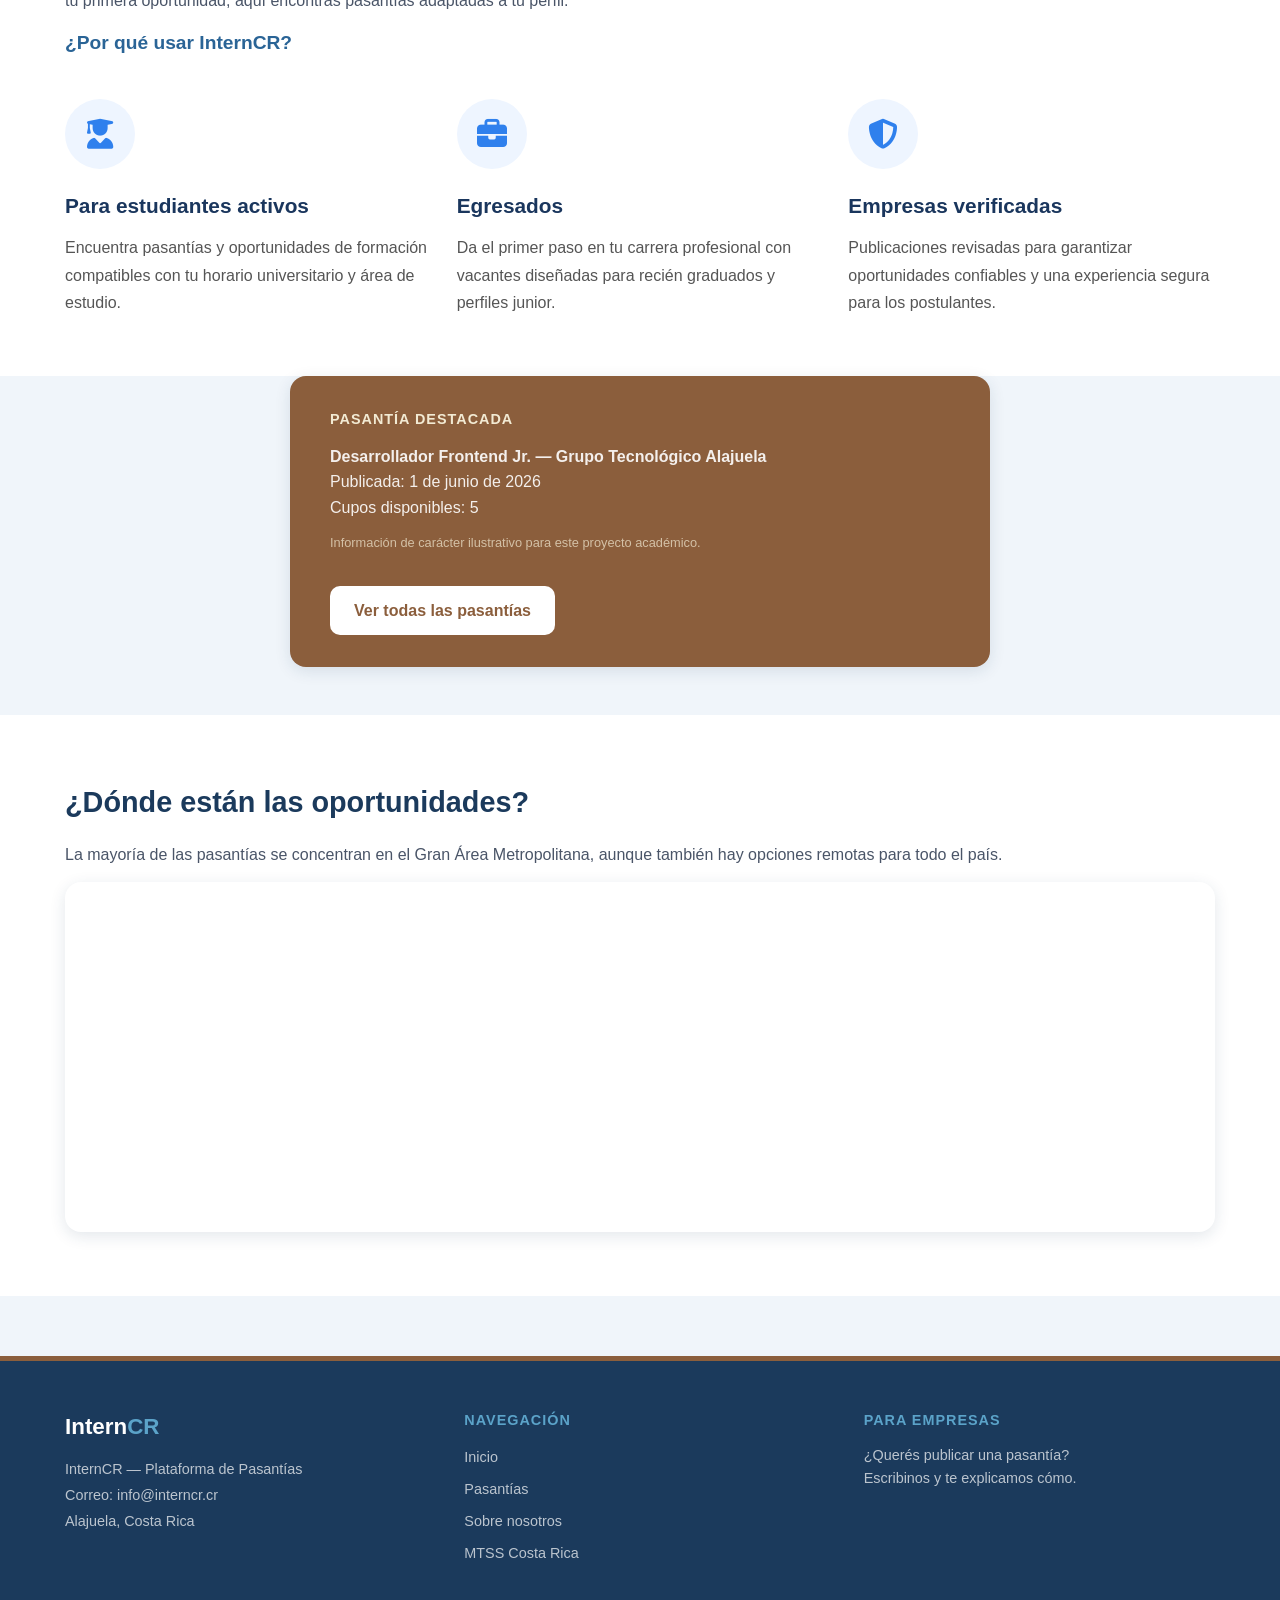
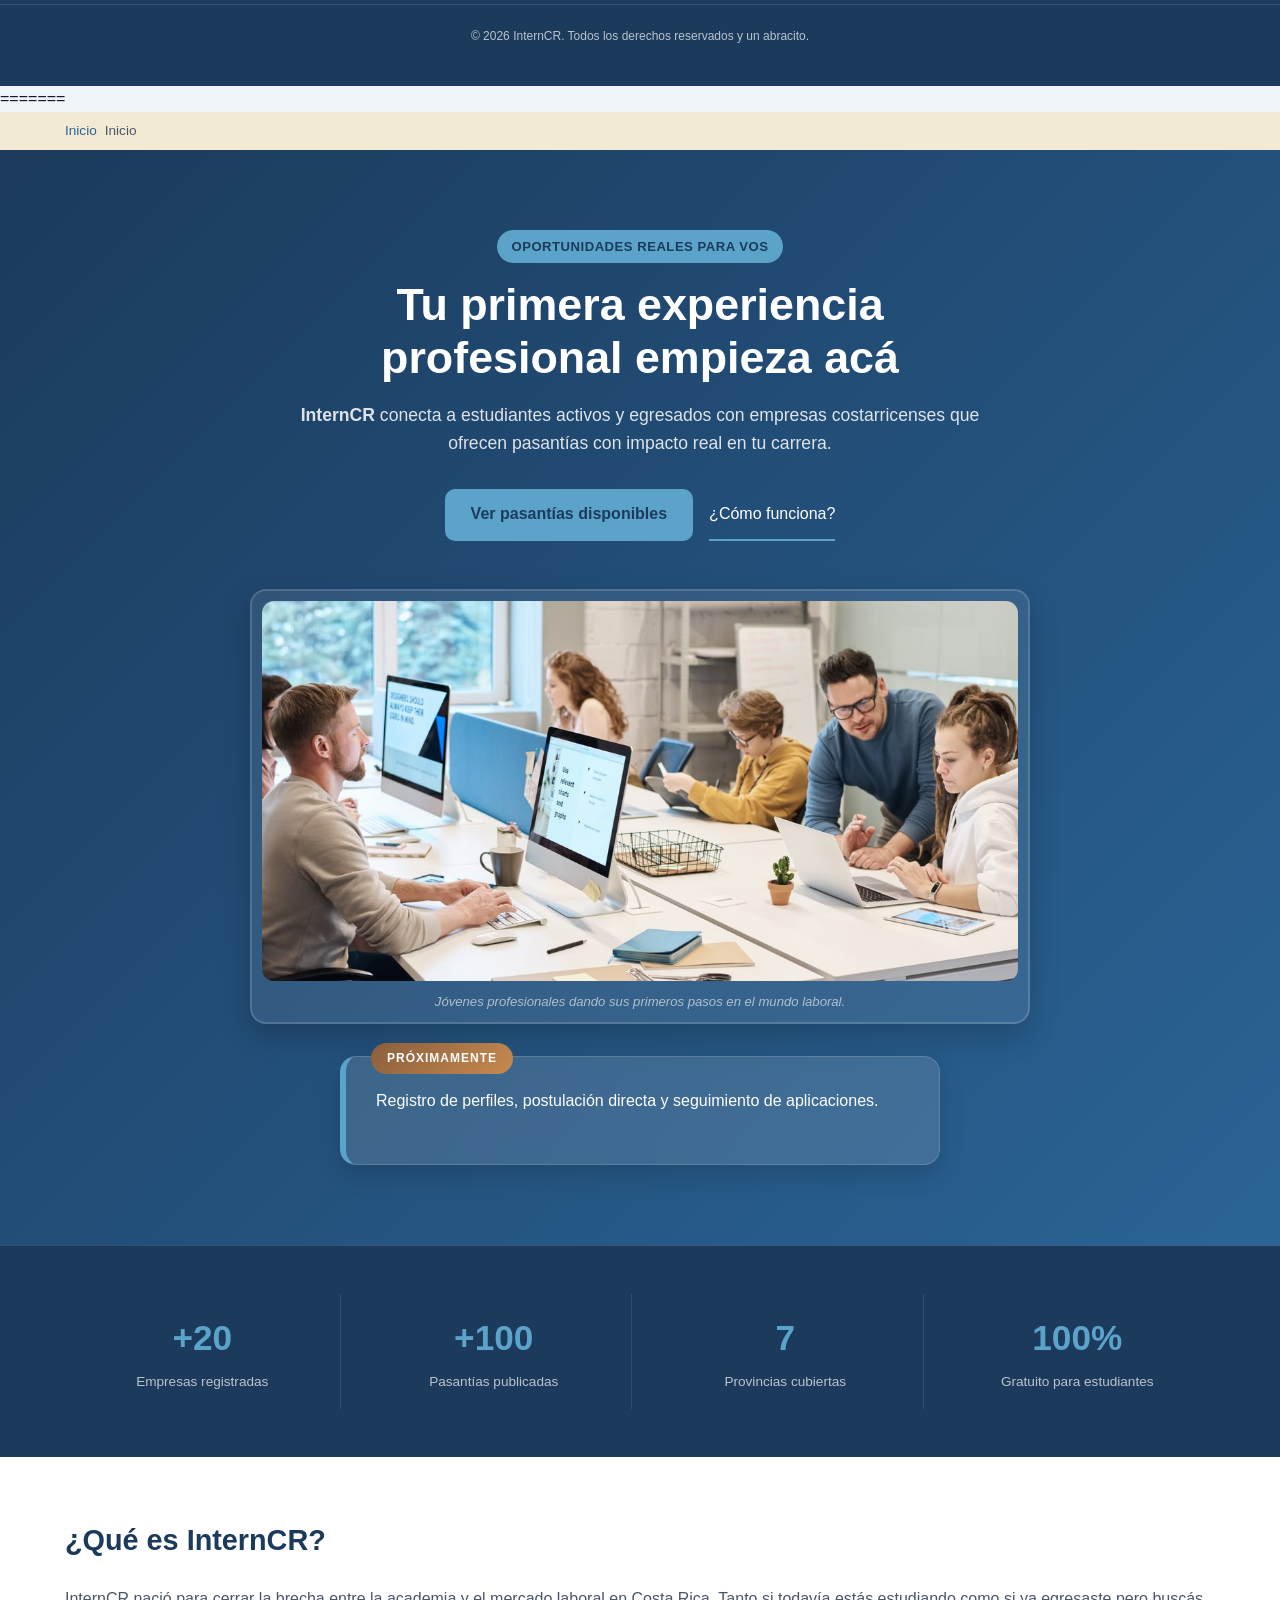
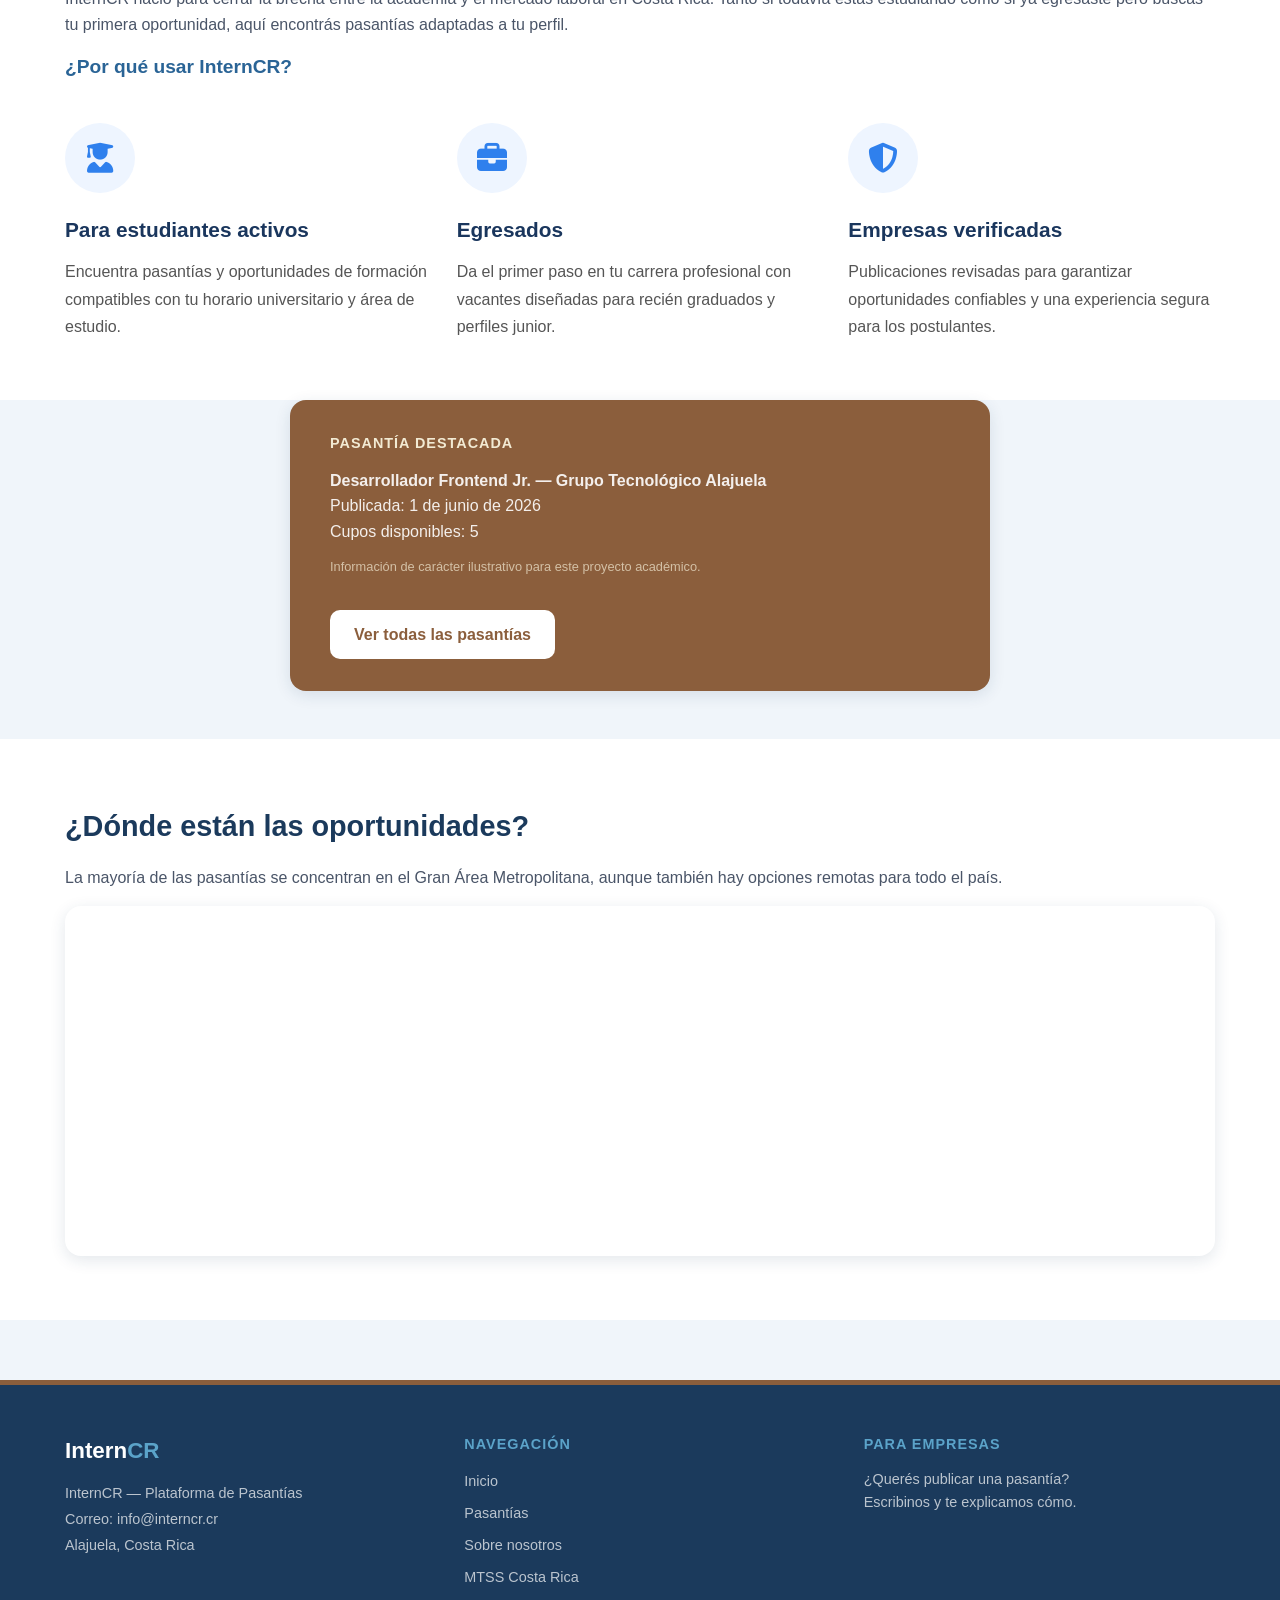
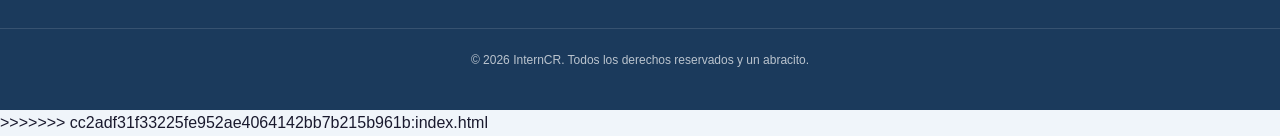
==== commit 2ab9e556: "cambios cambios" ====
--- a/Index.html
+++ b/Index.html
@@ -1,3 +1,4 @@
+
 <!DOCTYPE html>
 <html lang="es">
 
@@ -256,4 +257,265 @@
 
 </html>
 
-<!-- CONTINUARÁ(PRUEBA) -->+<!-- CONTINUARÁ(PRUEBA) -->
+=======
+<!DOCTYPE html>
+<html lang="es">
+
+<head>
+    <meta charset="UTF-8">
+    <meta name="viewport" content="width=device-width, initial-scale=1.0">
+    <meta name="description"
+        content="InternCR es una plataforma para que estudiantes y egresados costarricenses encuentren oportunidades de pasantía y ganen experiencia laboral.">
+    <meta name="keywords"
+        content="pasantías, Costa Rica, estudiantes, egresados, experiencia laboral, prácticas profesionales">
+    <meta name="author" content="InternCR">
+    <link rel="stylesheet" href="CSS/Style.css">
+    <link rel="stylesheet" href="https://cdnjs.cloudflare.com/ajax/libs/font-awesome/6.5.2/css/all.min.css">
+    <title>InternCR | Inicio</title>
+</head>
+
+<body>
+
+    <!-- ENCABEZADO FIJO -->
+    <header class="site-header">
+        <div class="container header-content">
+            <p class="logo"><strong>Intern<span class="logo-accent">CR</span></strong></p>
+
+            <!--
+                MENÚ HAMBURGUESA sin JavaScript:
+                
+            -->
+            <input type="checkbox" id="menu-toggle" class="menu-toggle">
+            <label for="menu-toggle" class="menu-button" aria-label="Abrir menú">
+                <span></span>
+                <span></span>
+                <span></span>
+            </label>
+
+            <nav class="main-nav">
+                <ul>
+                    <li><a class="active-link" href="index.html">Inicio</a></li>
+                    <li><a href="pasantias.html">Pasantías</a></li>
+                    <li><a href="#sobre-plataforma">Sobre nosotros</a></li>
+                    <li><a href="#contacto">Contacto</a></li>
+                    <li><a href="https://www.mtss.go.cr/" target="_blank">MTSS</a></li>
+                </ul>
+                <div class="nav-actions">
+                    <input type="search" id="buscar" placeholder="Buscar pasantias">
+
+                    <button class="search-btn" onclick="buscarPasantia()">
+                        Buscar
+                    </button>
+                    
+
+                    <a href="login.html" class="login-btn">
+                        Iniciar sesión
+                    </a>
+
+                    <a href="registro.html" class="register-btn">
+                        Registrarse
+                    </a>
+                </div>
+            </nav>
+           <!--<section id="resultadosBusqueda" class="contenedor-pasantias"></section>--> 
+                   
+        </div>
+    </header>
+
+    <!-- BREADCRUMB: le indica al usuario en qué página está -->
+    <nav class="breadcrumb" aria-label="Ubicación actual">
+        <div class="container">
+            <a href="index.html">Inicio</a>
+            <span>Inicio</span>
+        </div>
+    </nav>
+
+    <main>
+
+        <!-- ==========================================
+             HERO:
+             ========================================== -->
+        <section id="hero" class="hero">
+            <div class="container">
+
+                <!-- Bloque central de texto -->
+                <div class="hero-center">
+                    <span class="hero-badge">Oportunidades reales para vos</span>
+                    <h1>Tu primera experiencia<br>profesional empieza acá</h1>
+                    <p>
+                        <strong>InternCR</strong> conecta a estudiantes activos y egresados con empresas
+                        costarricenses que ofrecen pasantías con impacto real en tu carrera.
+                    </p>
+                    <div class="hero-actions">
+                        <a class="btn-primary" href="pasantias.html">Ver pasantías disponibles</a>
+                        <a class="btn-link" href="#sobre-plataforma">¿Cómo funciona?</a>
+                    </div>
+                </div>
+
+                <!--
+                    IMAGEN PRINCIPAL:
+                    Ponela en assets/images/hero-pasantias.png, abajito Belen donde esta el link
+                -->
+                <figure class="hero-image">
+                    <img src="assets/images/trabajo.jpg" alt="Estudiantes costarricenses en su primer día de pasantía">
+                    <figcaption>Jóvenes profesionales dando sus primeros pasos en el mundo laboral.</figcaption>
+                </figure>
+
+                <div class="hero-info">
+                    <span class="info-label">Próximamente</span>
+                    <p>Registro de perfiles, postulación directa y seguimiento de aplicaciones.</p>
+                    
+                </div>
+
+            </div>
+        </section>
+
+        <!-- ==========================================
+             NÚMEROS / ESTADÍSTICAS
+             esto para el look, lo hace ver mas lindo
+             ========================================== -->
+        <section class="stats-section">
+            <div class="container stats-grid">
+                <div class="stat-item">
+                    <span class="stat-num">+20</span>
+                    <span class="stat-label">Empresas registradas</span>
+                </div>
+                <div class="stat-item">
+                    <span class="stat-num">+100</span>
+                    <span class="stat-label">Pasantías publicadas</span>
+                </div>
+                <div class="stat-item">
+                    <span class="stat-num">7</span>
+                    <span class="stat-label">Provincias cubiertas</span>
+                </div>
+                <div class="stat-item">
+                    <span class="stat-num">100%</span>
+                    <span class="stat-label">Gratuito para estudiantes</span>
+                </div>
+            </div>
+        </section>
+
+        <!-- ==========================================
+             SOBRE LA PLATAFORMA - 
+             ========================================== -->
+        <section id="sobre-plataforma" class="sobre-section">
+            <div class="container">
+                <h2>¿Qué es InternCR?</h2>
+                <p>
+                    InternCR nació para cerrar la brecha entre la academia y el mercado laboral en Costa Rica.
+                    Tanto si todavía estás estudiando como si ya egresaste pero buscás tu primera oportunidad,
+                    aquí encontrás pasantías adaptadas a tu perfil.
+                </p>
+
+                <h3>¿Por qué usar InternCR?</h3>
+
+
+                <div class="benefits-grid">
+                    <article class="benefit-card">
+                        <div class="card-icon">
+                            <i class="fas fa-user-graduate"></i>
+                        </div>
+                        <h4>Para estudiantes activos</h4>
+                        <p>Encuentra pasantías y oportunidades de formación compatibles con tu
+                            horario universitario y área de estudio.</p>
+                    </article>
+
+                    <article class="benefit-card">
+                        <div class="card-icon">
+                            <i class="fas fa-briefcase"></i>
+                        </div>
+                        <h4>Egresados</h4>
+                        <p>Da el primer paso en tu carrera profesional con vacantes diseñadas
+                            para recién graduados y perfiles junior.</p>
+                    </article>
+
+                    <article class="benefit-card">
+                        <div class="card-icon">
+                            <i class="fas fa-shield-alt"></i>
+                        </div>
+                        <h4>Empresas verificadas</h4>
+                        <p>Publicaciones revisadas para garantizar oportunidades confiables y
+                            una experiencia segura para los postulantes.</p>
+                    </article>
+                </div>
+            </div>
+        </section>
+
+        <!--
+            ASIDE: información secundaria complementaria.
+        -->
+        <aside class="destacado-aside">
+            <div class="aside-inner">
+                <div>
+                    <h4>Pasantía destacada</h4>
+                    <p>
+                        <strong>Desarrollador Frontend Jr. — Grupo Tecnológico Alajuela</strong><br>
+                        Publicada: <time datetime="2026-06-01">1 de junio de 2026</time><br>
+                        Cupos disponibles: <span>5</span>
+                    </p>
+                    <small>Información de carácter ilustrativo para este proyecto académico.</small>
+                </div>
+                <a class="btn-aside" href="pasantias.html">Ver todas las pasantías</a>
+            </div>
+        </aside>
+
+        <!-- MAPA DE UBICACIÓN -->
+        <section class="mapa-section">
+            <div class="container">
+                <h2>¿Dónde están las oportunidades?</h2>
+                <p>
+                    La mayoría de las pasantías se concentran en el Gran Área Metropolitana,
+                    aunque también hay opciones remotas para todo el país.
+                </p>
+
+                <iframe src="https://www.google.com/maps?q=San+Jose,+Costa+Rica&output=embed" width="100%" height="350"
+                    loading="lazy" title="Mapa de Costa Rica - Área Metropolitana">
+                </iframe>
+            </div>
+        </section>
+
+    </main>
+
+    <!-- PIE DE PÁGINA -->
+    <footer id="contacto">
+        <div class="footer-content container">
+
+            <div class="footer-col">
+                <p class="footer-logo"><strong>Intern<span class="logo-accent">CR</span></strong></p>
+                <address>
+                    InternCR — Plataforma de Pasantías<br>
+                    Correo: info@interncr.cr<br>
+                    Alajuela, Costa Rica
+                </address>
+            </div>
+
+            <div class="footer-col">
+                <h5>Navegación</h5>
+                <ul>
+                    <li><a href="index.html">Inicio</a></li>
+                    <li><a href="pasantias.html">Pasantías</a></li>
+                    <li><a href="#sobre-plataforma">Sobre nosotros</a></li>
+                    <li><a href="https://www.mtss.go.cr/" target="_blank">MTSS Costa Rica</a></li>
+                </ul>
+            </div>
+
+            <div class="footer-col">
+                <h5>Para empresas</h5>
+                <p>¿Querés publicar una pasantía?<br>Escribinos y te explicamos cómo.</p>
+            </div>
+
+        </div>
+
+        <p class="footer-copy">
+            <small>&copy; 2026 InternCR. Todos los derechos reservados y un abracito.</small>
+        </p>
+    </footer>
+    <script src="js/script.js"></script>
+
+</body>
+
+</html>
+
+<!-- CONTINUARÁ(PRUEBA) -->
+>>>>>>> cc2adf31f33225fe952ae4064142bb7b215b961b:index.html
